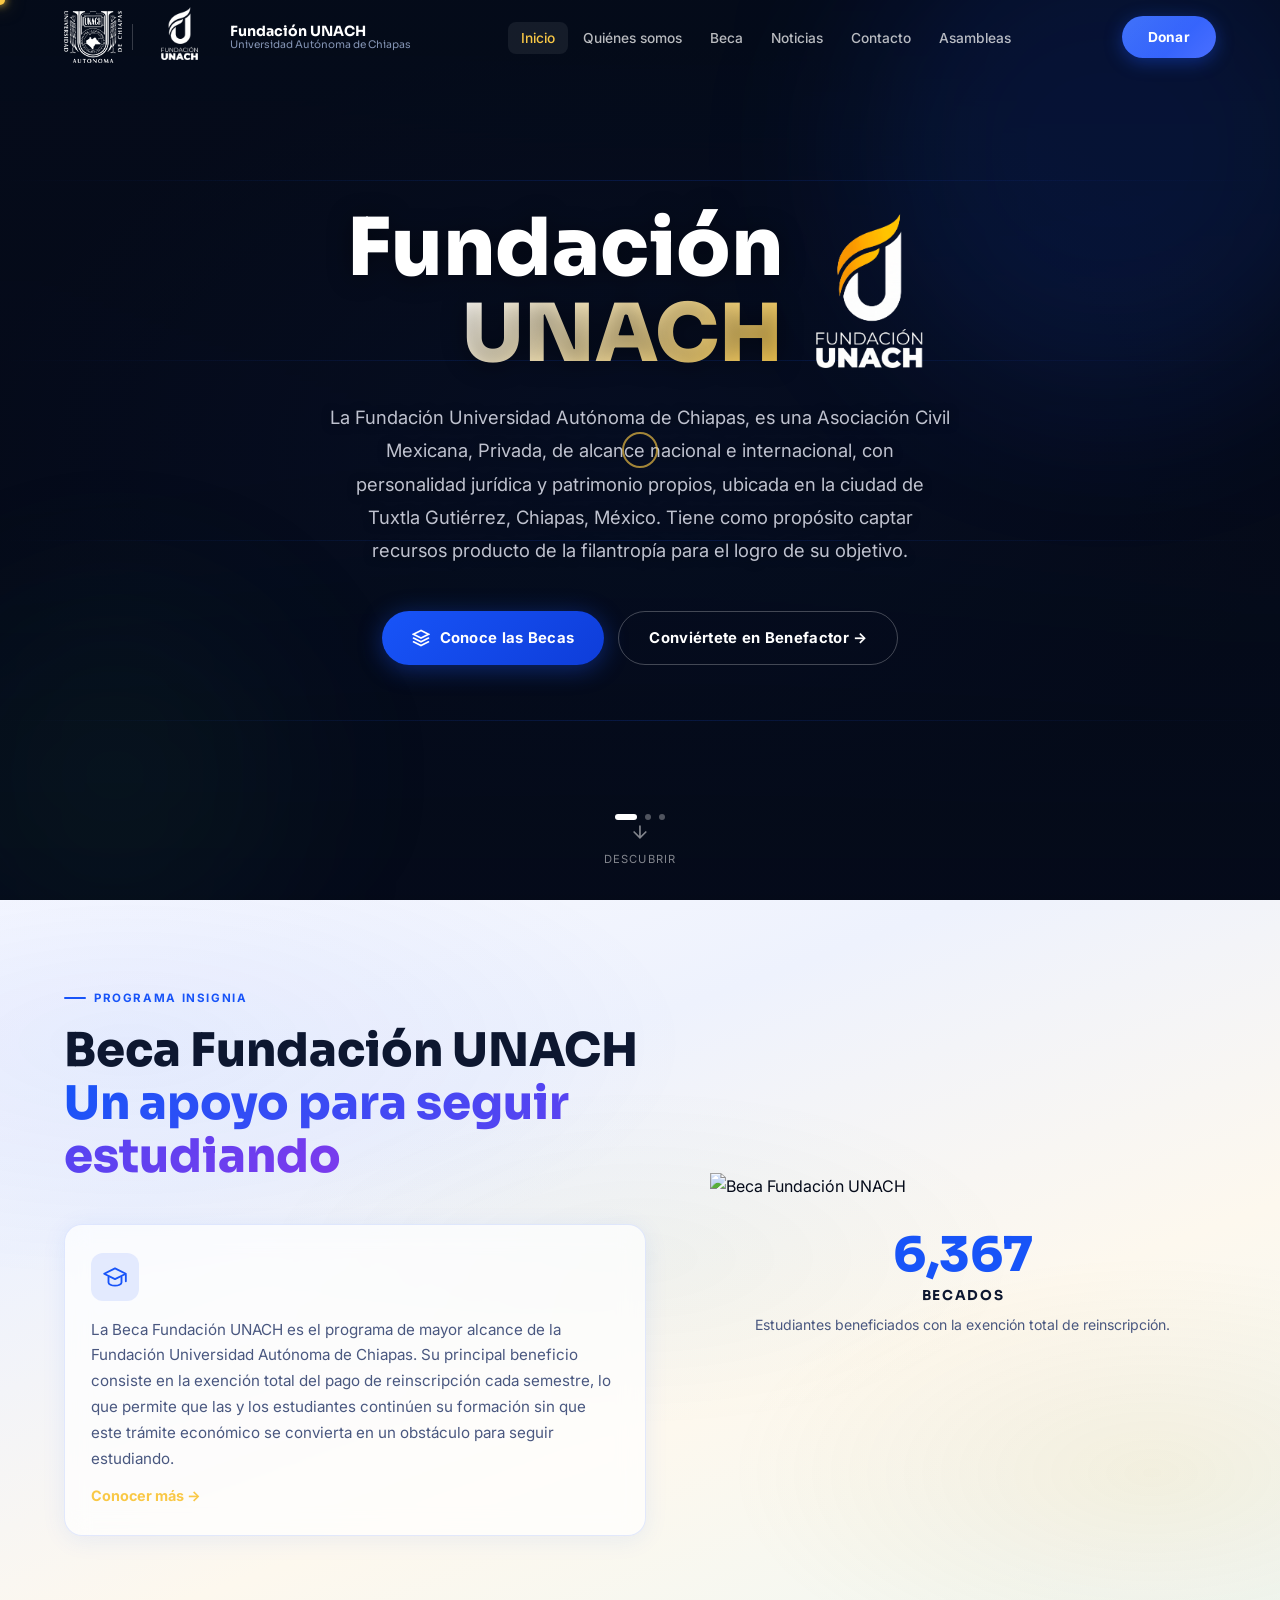
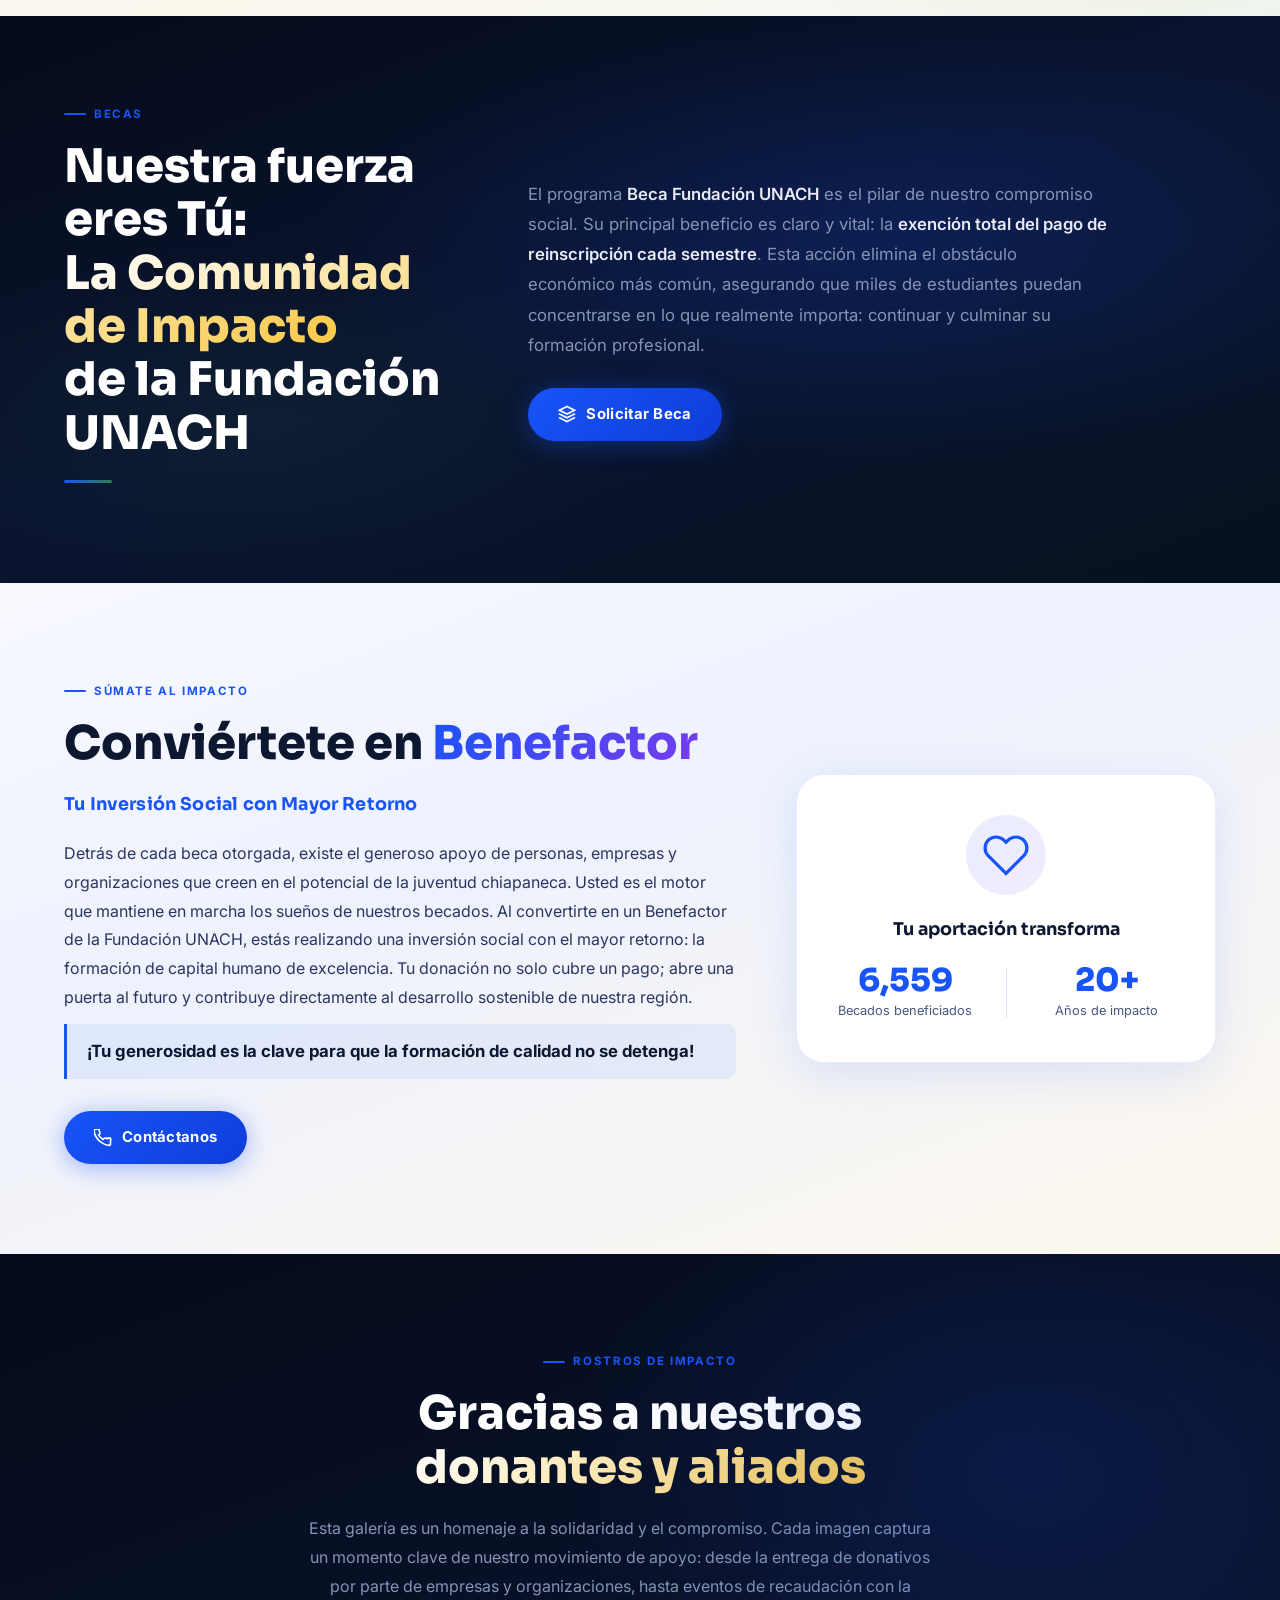
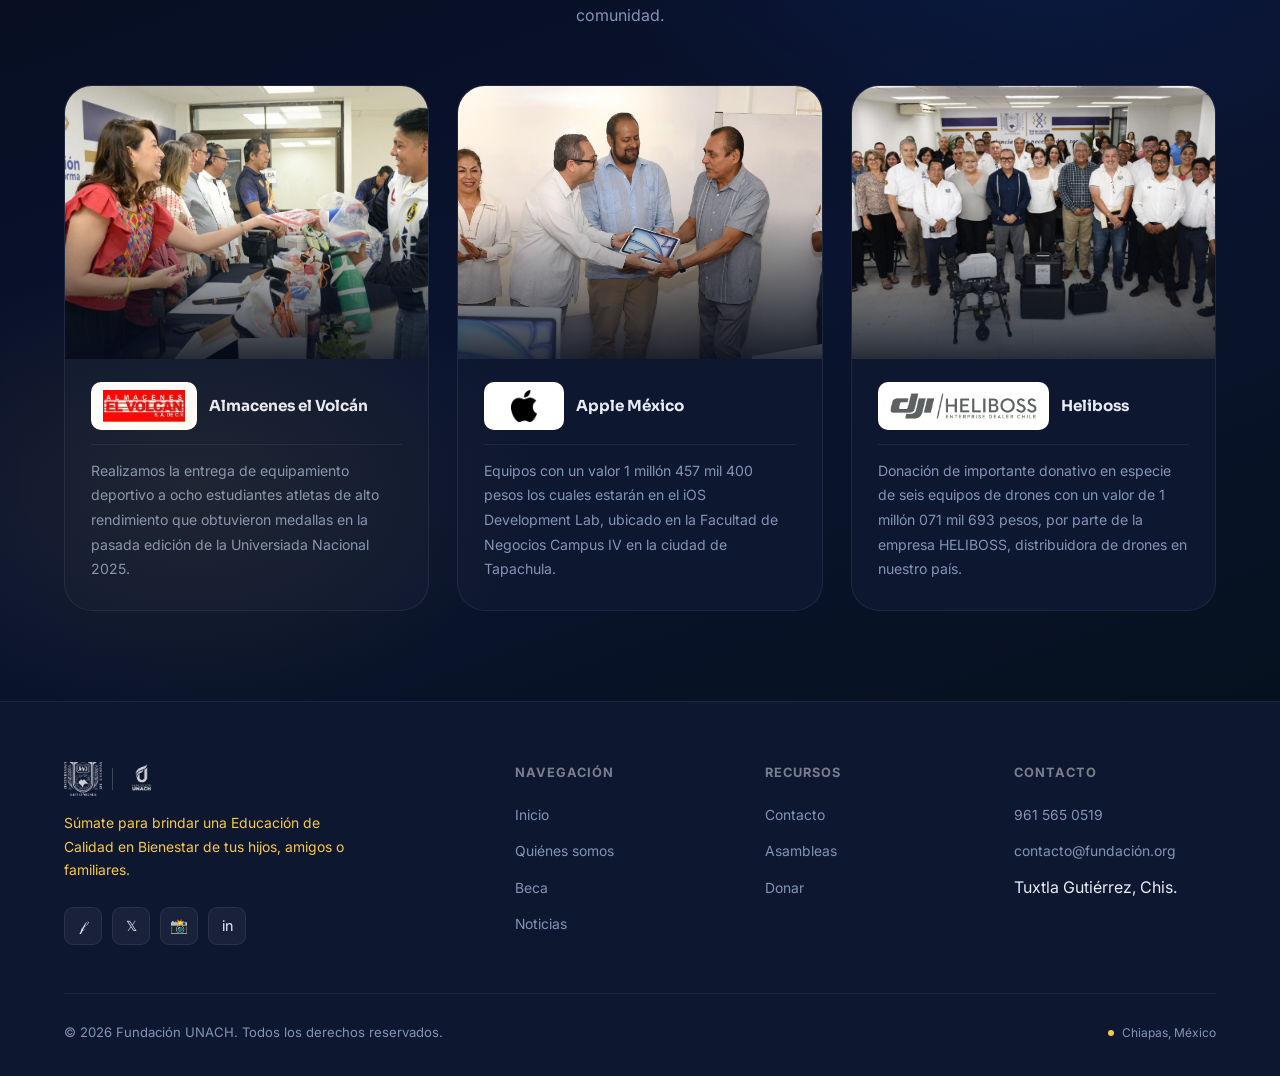
==== index.html @ 5b1c3ae3 "Initial commit - Fundación UNACH website" ====
<!DOCTYPE html>
<html lang="es">
<head>
  <meta charset="UTF-8" />
  <meta name="viewport" content="width=device-width, initial-scale=1.0" />
  <meta name="description" content="Fundación UNACH – Asociación Civil Mexicana que capta recursos para becas estudiantiles de la Universidad Autónoma de Chiapas." />
  <title>Inicio – Fundación UNACH</title>
  <link rel="preconnect" href="https://fonts.googleapis.com" />
  <link rel="preconnect" href="https://fonts.gstatic.com" crossorigin />
  <link href="https://fonts.googleapis.com/css2?family=Inter:wght@300;400;500;600;700;800;900&family=Sora:wght@300;400;600;700;800&display=swap" rel="stylesheet" />
  <link rel="stylesheet" href="styles.css" />
  <style>
    /* ── HERO ── */
    #hero {
      min-height: 100vh; display: flex; align-items: center; justify-content: center;
      position: relative; overflow: hidden; padding: calc(var(--nav-h) + 60px) 0 100px;
      text-align: center;
    }
    /* Photo slideshow */
    .hero-slides { position: absolute; inset: 0; z-index: 0; }
    .hero-slide {
      position: absolute; inset: 0;
      background-size: cover; background-position: center;
      opacity: 0; will-change: opacity, transform;
      animation: kbSlide 15s ease-in-out infinite;
    }
    .hero-slide:nth-child(1){ animation-delay: 0s; }
    .hero-slide:nth-child(2){ animation-delay: 5s; }
    .hero-slide:nth-child(3){ animation-delay: 10s; }
    @keyframes kbSlide {
      0%   { opacity: 1; transform: scale(1.1); }
      28%  { opacity: 1; transform: scale(1.0); }
      35%  { opacity: 0; transform: scale(1.0); }
      100% { opacity: 0; transform: scale(1.1); }
    }
    /* Dark overlay */
    .hero-overlay {
      position: absolute; inset: 0; z-index: 1;
      background:
        linear-gradient(to bottom, rgba(5,11,26,.82) 0%, rgba(5,11,26,.74) 50%, rgba(5,11,26,.93) 100%),
        radial-gradient(ellipse 80% 70% at 50% 50%, rgba(24,84,248,.15) 0%, transparent 65%);
    }
    .hero-mesh { position: absolute; inset: 0; z-index: 2; overflow: hidden; pointer-events: none; }
    .mesh-line {
      position: absolute; height: 1px; width: 100%;
      background: linear-gradient(90deg, transparent, rgba(24,84,248,.18), transparent);
      animation: meshMove 8s linear infinite;
    }
    .mesh-line:nth-child(1){top:20%;animation-delay:0s}
    .mesh-line:nth-child(2){top:40%;animation-delay:2.5s}
    .mesh-line:nth-child(3){top:60%;animation-delay:5s}
    .mesh-line:nth-child(4){top:80%;animation-delay:1.2s}
    @keyframes meshMove{0%{transform:translateX(-100%);opacity:0}20%{opacity:1}80%{opacity:1}100%{transform:translateX(100%);opacity:0}}
    .orb{position:absolute;border-radius:50%;filter:blur(80px);pointer-events:none;z-index:2;animation:orbFloat 12s ease-in-out infinite}
    .orb-1{width:500px;height:500px;background:rgba(24,84,248,.12);top:-100px;right:-80px}
    .orb-2{width:350px;height:350px;background:rgba(46,125,82,.07);bottom:-50px;left:-60px;animation-delay:4s}
    @keyframes orbFloat{0%,100%{transform:translateY(0) scale(1)}50%{transform:translateY(-30px) scale(1.05)}}
    /* Content – centered */
    .hero-content{
      position:relative;z-index:3;
      max-width:760px;margin:0 auto;
      display:flex;flex-direction:column;align-items:center;
    }
    .hero-title-row{
      display:flex;align-items:center;justify-content:center;gap:24px;
      margin-bottom:24px;
      animation:fadeSlideUp .9s var(--ease-out) .3s both;
    }
    .hero-title-row .hero-headline{margin-bottom:0;animation:none;text-align:right;}
    .hero-logo{
      height:160px;width:auto;object-fit:contain;
      flex-shrink:0;order:2;
      mix-blend-mode:screen;
    }
    .hero-badge{
      display:inline-flex;align-items:center;gap:8px;
      background:rgba(46,125,82,.14);border:1px solid rgba(46,125,82,.3);
      border-radius:99px;padding:6px 16px 6px 8px;font-size:.78rem;font-weight:600;color:var(--clr-accent-hi);
      margin-bottom:28px;-webkit-backdrop-filter:blur(8px);backdrop-filter:blur(8px);
      animation:fadeSlideDown .8s var(--ease-out) .2s both;
    }
    .hero-badge-dot{width:7px;height:7px;background:var(--clr-accent-hi);border-radius:50%;animation:badgePulse 2s ease-in-out infinite}
    @keyframes badgePulse{0%,100%{box-shadow:0 0 0 0 rgba(63,168,112,.5)}50%{box-shadow:0 0 0 6px rgba(63,168,112,0)}}
    @keyframes fadeSlideDown{from{opacity:0;transform:translateY(-16px)}to{opacity:1;transform:none}}
    @keyframes fadeSlideUp{from{opacity:0;transform:translateY(28px)}to{opacity:1;transform:none}}
    .hero-headline{
      font-family:var(--font-display);font-size:clamp(3rem,7vw,5rem);
      font-weight:800;line-height:1.08;color:#fff;margin-bottom:24px;text-align:center;
      animation:fadeSlideUp .9s var(--ease-out) .3s both;
      text-shadow: 0 2px 24px rgba(0,0,0,.45);
    }
    .hero-sub{
      font-size:clamp(1rem,2vw,1.15rem);color:rgba(232,234,246,.82);
      max-width:620px;line-height:1.8;margin-bottom:44px;text-align:center;
      animation:fadeSlideUp .9s var(--ease-out) .45s both;
      text-shadow: 0 1px 8px rgba(0,0,0,.5);
    }
    .hero-actions{display:flex;flex-wrap:wrap;gap:14px;margin-bottom:64px;justify-content:center;animation:fadeSlideUp .9s var(--ease-out) .6s both}
    .hero-stats{
      display:flex;flex-wrap:wrap;gap:2px;
      background:rgba(255,255,255,.06);border:1px solid var(--clr-border);
      border-radius:var(--radius-md);overflow:hidden;-webkit-backdrop-filter:blur(10px);backdrop-filter:blur(10px);
      animation:fadeSlideUp .9s var(--ease-out) .75s both;
    }
    .hero-stat{flex:1;min-width:150px;padding:22px 24px;border-right:1px solid var(--clr-border)}
    .hero-stat:last-child{border-right:none}
    .hero-stat-num{font-family:var(--font-display);font-size:2rem;font-weight:800;color:#fff}
    .hero-stat-label{font-size:.8rem;color:var(--clr-muted);margin-top:2px}
    .scroll-hint{
      position:absolute;bottom:32px;left:50%;transform:translateX(-50%);z-index:4;
      display:flex;flex-direction:column;align-items:center;gap:8px;
      font-size:.7rem;letter-spacing:.1em;text-transform:uppercase;color:rgba(255,255,255,.5);
      animation:scrollBounce 2s ease-in-out infinite;
    }
    .scroll-hint svg{width:20px}
    @keyframes scrollBounce{0%,100%{transform:translateX(-50%) translateY(0)}50%{transform:translateX(-50%) translateY(8px)}}
    /* Slide indicators */
    .hero-dots{position:absolute;bottom:80px;left:50%;transform:translateX(-50%);z-index:4;display:flex;gap:8px}
    .hero-dot{width:6px;height:6px;border-radius:50%;background:rgba(255,255,255,.3);transition:all .4s}
    .hero-dot.active{width:22px;border-radius:99px;background:#fff}
    @media(max-width:768px){
      .hero-stats{display:grid;grid-template-columns:1fr 1fr}
      .hero-stat{border-right:none;border-bottom:1px solid var(--clr-border)}
      .hero-stat:nth-child(odd){border-right:1px solid var(--clr-border)}
      .hero-stat:nth-last-child(-n+2){border-bottom:none}
      .hero-headline{font-size:clamp(2.4rem,8vw,3.2rem)}
    }

    /* Quick links */
    .quick-links-section{
      padding:80px 0;
      background:
        radial-gradient(ellipse 80% 60% at 10% 20%, rgba(24,84,248,.07) 0%, transparent 55%),
        radial-gradient(ellipse 60% 55% at 90% 80%, rgba(201,151,42,.09) 0%, transparent 55%),
        radial-gradient(ellipse 50% 40% at 50% 50%, rgba(46,125,82,.04) 0%, transparent 60%),
        linear-gradient(160deg, #f8f9ff 0%, #eef2fd 30%, #fdf8ee 65%, #f0f7f3 100%);
      color: var(--clr-bg);
    }
    .quick-links-section .section-tag { color: var(--clr-primary); }
    .quick-links-section .section-tag::before { background: var(--clr-primary); }
    .quick-links-section .section-title { color: #0d1730; }
    .quick-links-section .grad-text-blue {
      background: linear-gradient(135deg, var(--clr-primary) 0%, #7c3aed 100%);
      -webkit-background-clip: text; background-clip: text; -webkit-text-fill-color: transparent;
    }
    .quick-links-section .quick-link-card{
      background: rgba(255,255,255,.7);
      border-color: rgba(24,84,248,.12);
      -webkit-backdrop-filter: blur(12px); backdrop-filter: blur(12px);
      box-shadow: 0 4px 24px rgba(24,84,248,.08);
    }
    .quick-links-section .quick-link-card:hover{
      background: rgba(255,255,255,.95);
      border-color: rgba(24,84,248,.28);
      box-shadow: 0 8px 40px rgba(24,84,248,.14);
    }
    .quick-links-section .ql-title { color: #0d1730; }
    .quick-links-section .ql-desc  { color: #4a5880; }
    .quick-links-grid{display:grid;grid-template-columns:repeat(auto-fit,minmax(256px,1fr));gap:20px;margin-top:48px}
    .quick-link-card{
      display:flex;flex-direction:column;gap:12px;
      padding:28px 26px;border-radius:var(--radius-md);
      background:rgba(255,255,255,.03);border:1px solid var(--clr-border);
      transition:transform .3s var(--ease-out),border-color .3s,background .3s;
      text-decoration:none;color:inherit;
    }
    .quick-link-card:hover{transform:translateY(-6px);border-color:rgba(24,84,248,.3);background:rgba(255,255,255,.06)}
    .ql-icon{width:48px;height:48px;display:flex;align-items:center;justify-content:center;background:rgba(24,84,248,.1);border-radius:12px;margin-bottom:4px;}
    .ql-icon svg{width:26px;height:26px;stroke:var(--clr-primary);stroke-width:1.7;fill:none;stroke-linecap:round;stroke-linejoin:round;}
    .ql-title{font-family:var(--font-display);font-weight:700;font-size:1.05rem;color:#fff}
    .ql-desc{font-size:.85rem;color:var(--clr-muted);line-height:1.55}
    .ql-arrow{margin-top:auto;font-size:.9rem;color:var(--clr-gold);font-weight:700}
    .beca-layout{display:grid;grid-template-columns:1.15fr 1fr;gap:64px;align-items:center}
    .beca-highlight-grid{display:grid;grid-template-columns:1fr;gap:20px;margin-top:40px;align-items:stretch}
    .beca-stat-card{align-items:center;justify-content:center;text-align:center}
    .beca-stat-num{font-family:var(--font-display);font-size:3.5rem;font-weight:800;color:var(--clr-primary);line-height:1;margin-bottom:8px}
    .beca-desc-text{font-size:.95rem;line-height:1.7}
    /* Beca image — slide in from right */
    .beca-img-col{display:flex;flex-direction:column;gap:24px}
    .beca-img-wrap{transform:translateX(80px);opacity:0;transition:transform .95s var(--ease-out),opacity .95s var(--ease-out);will-change:transform,opacity}
    .beca-img-wrap.slide-in{transform:translateX(0);opacity:1}
    .beca-img-wrap img{width:100%;height:auto;display:block}
    .beca-stat-below{text-align:center;padding:8px 0}
    .beca-stat-below .beca-stat-num{font-family:var(--font-display);font-size:3rem;font-weight:800;color:var(--clr-primary);line-height:1;margin-bottom:6px}
    .beca-stat-below .ql-title{font-family:var(--font-display);font-size:.85rem;font-weight:700;letter-spacing:.12em;color:#0d1730;margin-bottom:6px}
    .beca-stat-below .ql-desc{font-size:.88rem;color:#4a5880;line-height:1.55}
    @media(max-width:900px){.beca-layout{grid-template-columns:1fr;gap:36px}.beca-img-wrap{transform:translateY(40px)}.beca-img-wrap.slide-in{transform:translateY(0)}.beca-stat-below{text-align:left}}
    .becas-section{padding:80px 0;background:linear-gradient(160deg,#050b1a 0%,#0a1430 50%,#06111f 100%);position:relative;overflow:hidden}
    .becas-section::before{content:'';position:absolute;inset:0;background:radial-gradient(ellipse 70% 60% at 70% 40%,rgba(24,84,248,.18) 0%,transparent 65%),radial-gradient(ellipse 50% 50% at 20% 70%,rgba(46,125,82,.10) 0%,transparent 60%);pointer-events:none}
    .becas-inner{display:grid;grid-template-columns:1fr 1.7fr;gap:60px;align-items:center;position:relative}
    .becas-body{font-size:1.05rem;color:var(--clr-muted);line-height:1.8;margin-top:20px;max-width:580px}
    .becas-body strong{color:var(--clr-text);font-weight:600}
    .becas-divider{width:48px;height:3px;background:linear-gradient(90deg,var(--clr-primary),var(--clr-accent));border-radius:99px;margin:20px 0}
    @media(max-width:768px){.becas-inner{grid-template-columns:1fr;gap:32px}}
    @media(max-width:768px){.hero-stat{min-width:130px;padding:16px 14px}}
    /* Benefactores CTA */
    .benefactores-cta-section{padding:90px 0;background:linear-gradient(160deg,#f8f9ff 0%,#eef2fd 40%,#fdf8ee 100%);position:relative;overflow:hidden;color:var(--clr-bg)}
    .benefactores-cta-section .section-tag{color:var(--clr-primary)}
    .benefactores-cta-section .section-tag::before{background:var(--clr-primary)}
    .benefactores-cta-section .section-title{color:#0d1730}
    .benefactores-cta-section .grad-text{background:linear-gradient(135deg,var(--clr-primary) 0%,#7c3aed 100%);-webkit-background-clip:text;background-clip:text;-webkit-text-fill-color:transparent}
    .benefactores-cta-inner{display:grid;grid-template-columns:1.6fr 1fr;gap:60px;align-items:center}
    .benefactores-cta-subtitle{font-family:var(--font-display);font-size:1.1rem;font-weight:700;color:var(--clr-primary);margin:8px 0 20px;letter-spacing:.01em}
    .benefactores-cta-body{font-size:1rem;line-height:1.8;color:#2a3660;margin-bottom:12px}
    .benefactores-cta-highlight{font-weight:700;color:#0d1730;font-size:1.05rem;padding:14px 20px;background:rgba(24,84,248,.07);border-left:3px solid var(--clr-primary);border-radius:0 var(--radius-sm) var(--radius-sm) 0}
    .benefactores-cta-card{background:#fff;border-radius:var(--radius-lg);padding:40px 32px;box-shadow:0 12px 48px rgba(24,84,248,.12);border:1px solid rgba(24,84,248,.1);display:flex;flex-direction:column;align-items:center;gap:20px;text-align:center}
    .bct-icon{width:80px;height:80px;background:linear-gradient(135deg,rgba(24,84,248,.1),rgba(124,58,237,.1));border-radius:50%;display:flex;align-items:center;justify-content:center;color:var(--clr-primary)}
    .bct-label{font-family:var(--font-display);font-weight:700;font-size:1.1rem;color:#0d1730}
    .bct-stats{display:flex;gap:24px;align-items:center;width:100%}
    .bct-stat{display:flex;flex-direction:column;align-items:center;flex:1}
    .bct-num{font-family:var(--font-display);font-size:2rem;font-weight:800;color:var(--clr-primary);line-height:1}
    .bct-desc{font-size:.8rem;color:#4a5880;margin-top:4px;text-align:center}
    .bct-sep{width:1px;height:50px;background:rgba(24,84,248,.15)}
    @media(max-width:768px){.benefactores-cta-inner{grid-template-columns:1fr;gap:36px}}
    /* Rostros de Impacto */
    .rostros-section{padding:90px 0;background:linear-gradient(160deg,#050b1a 0%,#0a1430 60%,#06111f 100%);position:relative;overflow:hidden}
    .rostros-section::before{content:'';position:absolute;inset:0;background:radial-gradient(ellipse 60% 50% at 80% 20%,rgba(24,84,248,.14) 0%,transparent 60%),radial-gradient(ellipse 50% 40% at 15% 80%,rgba(249,200,70,.08) 0%,transparent 55%);pointer-events:none}
    .rostros-header{text-align:center;max-width:680px;margin:0 auto 56px}
    .rostros-header .section-lead{font-size:1rem;line-height:1.8;color:var(--clr-muted);margin-top:16px}
    .rostros-grid{display:grid;grid-template-columns:repeat(3,1fr);gap:28px}
    .rostro-card{background:var(--clr-surface);border:1px solid var(--clr-border);border-radius:var(--radius-lg);overflow:hidden;display:flex;flex-direction:column;transition:box-shadow .4s var(--ease-out),border-color .4s var(--ease-out)}
    .rostro-card:hover{box-shadow:0 20px 56px rgba(24,84,248,.28);border-color:rgba(24,84,248,.35)}
    .rostro-img-wrap{position:relative;overflow:hidden;aspect-ratio:4/3;margin-bottom:-1px;cursor:pointer}
    .rostro-img-wrap img{width:100%;height:100%;object-fit:cover;transition:transform .6s var(--ease-out)}
    .rostro-card:hover .rostro-img-wrap img{transform:scale(1.06)}
    .rostro-img-overlay{position:absolute;inset:0;background:linear-gradient(to top,rgba(5,11,26,.85) 0%,transparent 55%);pointer-events:none;transition:background .4s var(--ease-out)}
    .rostro-img-hint{position:absolute;inset:0;display:flex;flex-direction:column;align-items:center;justify-content:center;gap:8px;opacity:0;transition:opacity .35s var(--ease-out);pointer-events:none}
    .rostro-img-hint svg{width:36px;height:36px;stroke:#fff;filter:drop-shadow(0 2px 8px rgba(0,0,0,.5))}
    .rostro-img-hint span{font-family:var(--font-display);font-size:.78rem;font-weight:700;letter-spacing:.1em;text-transform:uppercase;color:#fff;text-shadow:0 2px 8px rgba(0,0,0,.6)}
    .rostro-img-wrap:hover .rostro-img-overlay{background:linear-gradient(to top,rgba(5,11,26,.92) 0%,rgba(5,11,26,.55) 100%)}
    .rostro-img-wrap:hover .rostro-img-hint{opacity:1}
    /* Modal */
    #img-modal{position:fixed;inset:0;z-index:9999;display:flex;align-items:center;justify-content:center;padding:20px;opacity:0;visibility:hidden;transition:opacity .4s var(--ease-out),visibility .4s}
    #img-modal.open{opacity:1;visibility:visible}
    .img-modal-backdrop{position:absolute;inset:0;background:rgba(5,11,26,.92);backdrop-filter:blur(12px)}
    .img-modal-content{position:relative;max-width:90vw;max-height:88vh;transform:scale(.88) translateY(24px);transition:transform .45s var(--ease-out);z-index:1}
    #img-modal.open .img-modal-content{transform:scale(1) translateY(0)}
    .img-modal-content img{max-width:100%;max-height:88vh;object-fit:contain;border-radius:var(--radius-md);box-shadow:0 32px 80px rgba(0,0,0,.7)}
    .img-modal-close{position:absolute;top:-16px;right:-16px;width:40px;height:40px;background:var(--clr-surface2);border:1px solid var(--clr-border);border-radius:50%;display:flex;align-items:center;justify-content:center;cursor:pointer;color:var(--clr-text);transition:background .2s,transform .2s}
    .img-modal-close:hover{background:rgba(24,84,248,.3);transform:scale(1.1)}
    .rostro-body{padding:24px 26px 28px;display:flex;flex-direction:column;gap:14px;flex:1}
    .rostro-brand{display:flex;align-items:center;gap:12px}
    .rostro-logo-wrap{background:#fff;border-radius:var(--radius-sm);padding:6px 12px;display:flex;align-items:center;justify-content:center;height:48px;min-width:80px}
    .rostro-logo{height:32px;width:auto;object-fit:contain}
    .rostro-company{font-family:var(--font-display);font-weight:700;font-size:.95rem;color:var(--clr-text)}
    .rostro-divider{width:100%;height:1px;background:var(--clr-border)}
    .rostro-desc{font-size:.88rem;line-height:1.75;color:var(--clr-muted);flex:1}
    @media(max-width:900px){.rostros-grid{grid-template-columns:1fr 1fr}}
    @media(max-width:580px){.rostros-grid{grid-template-columns:1fr}}
  </style>
</head>
<body>
  <div id="cursor-dot"></div>
  <div id="cursor-ring"></div>


  <!-- NAVBAR -->
  <nav id="navbar">
    <div class="container">
      <div class="nav-inner">
        <a href="index.html" class="nav-brand">
          <div class="nav-brand-logos">
            <img src="img/UNACH.png" alt="UNACH" />
            <div class="nav-brand-sep"></div>
            <img src="img/logofun.png" alt="Fundación UNACH" />
          </div>
          <div class="nav-name">Fundación UNACH <span>Universidad Autónoma de Chiapas</span></div>
        </a>
        <ul class="nav-links">
          <li><a href="index.html" class="active">Inicio</a></li>
          <li><a href="quienes-somos.html">Quiénes somos</a></li>
          <li><a href="beca.html">Beca</a></li>
          <li><a href="#">Noticias</a></li>
          <li><a href="contacto.html">Contacto</a></li>
          <li><a href="asambleas.html">Asambleas</a></li>
        </ul>
        <div class="nav-actions">
          <a href="donar.html" class="nav-cta-donar">Donar</a>
        </div>
        <button class="hamburger" id="hamburger" aria-label="Abrir menú" aria-expanded="false">
          <span></span><span></span><span></span>
        </button>
      </div>
    </div>
  </nav>

  <!-- Mobile nav -->
  <div class="nav-mobile" id="navMobile" role="dialog" aria-modal="true">
    <button class="nav-mobile-close" id="navClose" aria-label="Cerrar menú">✕</button>
    <a href="index.html"           onclick="closeMob()">Inicio</a>
    <a href="quienes-somos.html"   onclick="closeMob()">Quiénes somos</a>
    <a href="beca.html"            onclick="closeMob()">Beca</a>
    <a href="#"         onclick="closeMob()">Noticias</a>
    <a href="contacto.html"        onclick="closeMob()">Contacto</a>
    <a href="asambleas.html"       onclick="closeMob()">Asambleas</a>
    <a href="donar.html" class="nav-mobile-donar" onclick="closeMob()">Donar</a>
  </div>

  <!-- HERO -->
  <section id="hero">
    <!-- Photo slideshow -->
    <div class="hero-slides">
      <div class="hero-slide" style="background-image:url('img/1f.jpg')"></div>
      <div class="hero-slide" style="background-image:url('img/2f.jpg')"></div>
      <div class="hero-slide" style="background-image:url('img/3f.jpg')"></div>
    </div>
    <div class="hero-overlay"></div>
    <div class="hero-mesh">
      <div class="mesh-line"></div><div class="mesh-line"></div>
      <div class="mesh-line"></div><div class="mesh-line"></div>
    </div>
    <div class="orb orb-1"></div>
    <div class="orb orb-2"></div>
    <div class="container">
      <div class="hero-content">
        <div class="hero-title-row">
          <img src="img/logofcon.png" class="hero-logo" alt="Fundación UNACH" />
          <h1 class="hero-headline">
            Fundación<br /><span class="grad-text">UNACH</span>
          </h1>
        </div>
        <p class="hero-sub">
          La Fundación Universidad Autónoma de Chiapas, es una Asociación Civil Mexicana, Privada, de alcance nacional e internacional, con personalidad jurídica y patrimonio propios, ubicada en la ciudad de Tuxtla Gutiérrez, Chiapas, México. Tiene como propósito captar recursos producto de la filantropía para el logro de su objetivo.
        </p>
        <div class="hero-actions">
          <a href="beca.html" class="btn btn-primary">
            <svg width="18" height="18" fill="none" stroke="currentColor" stroke-width="2.2" stroke-linecap="round" viewBox="0 0 24 24"><path d="M12 2L2 7l10 5 10-5-10-5z"/><path d="M2 17l10 5 10-5"/><path d="M2 12l10 5 10-5"/></svg>
            Conoce las Becas
          </a>
          <a href="benefactores.html" class="btn btn-outline">Conviértete en Benefactor →</a>
        </div>
        </div>
    </div>
    <!-- Slide indicators -->
    <div class="hero-dots" aria-hidden="true">
      <span class="hero-dot active" data-i="0"></span>
      <span class="hero-dot" data-i="1"></span>
      <span class="hero-dot" data-i="2"></span>
    </div>
    <div class="scroll-hint" aria-hidden="true">
      <svg viewBox="0 0 24 24" fill="none" stroke="currentColor" stroke-width="2" stroke-linecap="round"><path d="M12 5v14M5 12l7 7 7-7"/></svg>
      Descubrir
    </div>
  </section>

  <!-- BECA HIGHLIGHT -->
  <section class="quick-links-section">
    <div class="container">
      <div class="beca-layout">
        <div class="beca-content">
          <span class="section-tag reveal">Programa Insignia</span>
          <h2 class="section-title reveal reveal-delay-1">
            Beca Fundación UNACH<br /><span class="grad-text-blue">Un apoyo para seguir estudiando</span>
          </h2>
          <div class="beca-highlight-grid">
            <div class="quick-link-card reveal reveal-delay-2">
              <div class="ql-icon"><svg viewBox="0 0 24 24"><path d="M22 10v6M6 12v5c0 1.657 2.686 3 6 3s6-1.343 6-3v-5"/><path d="M2 9l10-5 10 5-10 5-10-5z"/></svg></div>
              <p class="ql-desc beca-desc-text">La Beca Fundación UNACH es el programa de mayor alcance de la Fundación Universidad Autónoma de Chiapas. Su principal beneficio consiste en la exención total del pago de reinscripción cada semestre, lo que permite que las y los estudiantes continúen su formación sin que este trámite económico se convierta en un obstáculo para seguir estudiando.</p>
              <div class="ql-arrow"><a href="beca.html" style="color:inherit;text-decoration:none">Conocer más →</a></div>
            </div>
          </div>
        </div>
        <div class="beca-img-col">
          <div class="beca-img-wrap" id="becaImgWrap">
            <img src="img/mv.png" alt="Beca Fundación UNACH" />
          </div>
          <div class="beca-stat-below reveal reveal-delay-3">
            <div class="beca-stat-num">6,559</div>
            <div class="ql-title">BECADOS</div>
            <div class="ql-desc">Estudiantes beneficiados con la exención total de reinscripción.</div>
          </div>
        </div>
      </div>
    </div>
  </section>

  <!-- BECAS COMMUNITY -->
  <section class="becas-section">
    <div class="container">
      <div class="becas-inner">
        <div>
          <span class="section-tag reveal">Becas</span>
          <h2 class="section-title reveal reveal-delay-1">
            Nuestra fuerza eres Tú:<br /><span class="grad-text-blue">La Comunidad de Impacto</span><br />de la Fundación UNACH
          </h2>
          <div class="becas-divider reveal reveal-delay-2"></div>
        </div>
        <div class="reveal reveal-delay-2">
          <p class="becas-body">
            El programa <strong>Beca Fundación UNACH</strong> es el pilar de nuestro compromiso social. Su principal beneficio es claro y vital: la <strong>exención total del pago de reinscripción cada semestre</strong>. Esta acción elimina el obstáculo económico más común, asegurando que miles de estudiantes puedan concentrarse en lo que realmente importa: continuar y culminar su formación profesional.
          </p>
          <a href="beca.html" class="btn btn-primary" style="margin-top:28px;display:inline-flex">
            <svg width="18" height="18" fill="none" stroke="currentColor" stroke-width="2.2" stroke-linecap="round" viewBox="0 0 24 24"><path d="M12 2L2 7l10 5 10-5-10-5z"/><path d="M2 17l10 5 10-5"/><path d="M2 12l10 5 10-5"/></svg>
            Solicitar Beca
          </a>
        </div>
      </div>
    </div>
  </section>

  <!-- BENEFACTORES SECTION -->
  <section class="benefactores-cta-section">
    <div class="benefactores-cta-bg"></div>
    <div class="container">
      <div class="benefactores-cta-inner">
        <div class="benefactores-cta-text reveal">
          <span class="section-tag">Súmate al Impacto</span>
          <h2 class="section-title">
            Conviértete en <span class="grad-text">Benefactor</span>
          </h2>
          <p class="benefactores-cta-subtitle">Tu Inversión Social con Mayor Retorno</p>
          <p class="benefactores-cta-body">
            Detrás de cada beca otorgada, existe el generoso apoyo de personas, empresas y organizaciones que creen en el potencial de la juventud chiapaneca. Usted es el motor que mantiene en marcha los sueños de nuestros becados. Al convertirte en un Benefactor de la Fundación UNACH, estás realizando una inversión social con el mayor retorno: la formación de capital humano de excelencia. Tu donación no solo cubre un pago; abre una puerta al futuro y contribuye directamente al desarrollo sostenible de nuestra región.
          </p>
          <p class="benefactores-cta-highlight">¡Tu generosidad es la clave para que la formación de calidad no se detenga!</p>
          <a href="contacto.html" class="btn btn-primary" style="margin-top:32px;display:inline-flex">
            <svg width="18" height="18" fill="none" stroke="currentColor" stroke-width="2.2" stroke-linecap="round" viewBox="0 0 24 24"><path d="M22 16.92v3a2 2 0 01-2.18 2 19.79 19.79 0 01-8.63-3.07A19.5 19.5 0 013.07 11 19.79 19.79 0 01.1 2.38 2 2 0 012.08.18h3a2 2 0 012 1.72c.127.96.361 1.903.7 2.81a2 2 0 01-.45 2.11L6.09 7.91a16 16 0 006 6l1.27-1.27a2 2 0 012.11-.45c.907.339 1.85.573 2.81.7A2 2 0 0122 14.92z"/></svg>
            Contáctanos
          </a>
        </div>
        <div class="benefactores-cta-card reveal reveal-delay-1">
          <div class="bct-icon">
            <svg width="48" height="48" fill="none" stroke="currentColor" stroke-width="1.6" stroke-linecap="round" viewBox="0 0 24 24"><path d="M20.84 4.61a5.5 5.5 0 00-7.78 0L12 5.67l-1.06-1.06a5.5 5.5 0 00-7.78 7.78l1.06 1.06L12 21.23l7.78-7.78 1.06-1.06a5.5 5.5 0 000-7.78z"/></svg>
          </div>
          <p class="bct-label">Tu aportación transforma</p>
          <div class="bct-stats">
            <div class="bct-stat"><span class="bct-num">6,559</span><span class="bct-desc">Becados beneficiados</span></div>
            <div class="bct-sep"></div>
            <div class="bct-stat"><span class="bct-num">20+</span><span class="bct-desc">Años de impacto</span></div>
          </div>
        </div>
      </div>
    </div>
  </section>

  <!-- ROSTROS DE IMPACTO -->
  <section class="rostros-section">
    <div class="container">
      <div class="rostros-header reveal">
        <span class="section-tag">Rostros de Impacto</span>
        <h2 class="section-title">Gracias a nuestros <span class="grad-text">donantes y aliados</span></h2>
        <p class="section-lead">Esta galería es un homenaje a la solidaridad y el compromiso. Cada imagen captura un momento clave de nuestro movimiento de apoyo: desde la entrega de donativos por parte de empresas y organizaciones, hasta eventos de recaudación con la comunidad.</p>
      </div>
      <div class="rostros-grid">
        <div class="rostro-card reveal reveal-delay-1">
          <div class="rostro-img-wrap" data-img="img/fot1.jpg">
            <img src="img/fot1.jpg" alt="Almacenes el Volcán" />
            <div class="rostro-img-overlay"></div>
            <div class="rostro-img-hint"><svg fill="none" stroke-width="1.8" stroke-linecap="round" stroke-linejoin="round" viewBox="0 0 24 24"><circle cx="11" cy="11" r="8"/><path d="m21 21-4.35-4.35"/><path d="M11 8v6M8 11h6"/></svg><span>Clic para ver imagen</span></div>
          </div>
          <div class="rostro-body">
            <div class="rostro-brand">
              <div class="rostro-logo-wrap"><img src="img/volcan.png" alt="Volcán" class="rostro-logo" /></div>
              <span class="rostro-company">Almacenes el Volcán</span>
            </div>
            <div class="rostro-divider"></div>
            <p class="rostro-desc">Realizamos la entrega de equipamiento deportivo a ocho estudiantes atletas de alto rendimiento que obtuvieron medallas en la pasada edición de la Universiada Nacional 2025.</p>
          </div>
        </div>
        <div class="rostro-card reveal reveal-delay-2">
          <div class="rostro-img-wrap" data-img="img/fot2.jpg">
            <img src="img/fot2.jpg" alt="Apple México" />
            <div class="rostro-img-overlay"></div>
            <div class="rostro-img-hint"><svg fill="none" stroke-width="1.8" stroke-linecap="round" stroke-linejoin="round" viewBox="0 0 24 24"><circle cx="11" cy="11" r="8"/><path d="m21 21-4.35-4.35"/><path d="M11 8v6M8 11h6"/></svg><span>Clic para ver imagen</span></div>
          </div>
          <div class="rostro-body">
            <div class="rostro-brand">
              <div class="rostro-logo-wrap"><img src="img/apple.png" alt="Apple" class="rostro-logo" /></div>
              <span class="rostro-company">Apple México</span>
            </div>
            <div class="rostro-divider"></div>
            <p class="rostro-desc">Equipos con un valor 1 millón 457 mil 400 pesos los cuales estarán en el iOS Development Lab, ubicado en la Facultad de Negocios Campus IV en la ciudad de Tapachula.</p>
          </div>
        </div>
        <div class="rostro-card reveal reveal-delay-3">
          <div class="rostro-img-wrap" data-img="img/fot3.png">
            <img src="img/fot3.png" alt="Heliboss" />
            <div class="rostro-img-overlay"></div>
            <div class="rostro-img-hint"><svg fill="none" stroke-width="1.8" stroke-linecap="round" stroke-linejoin="round" viewBox="0 0 24 24"><circle cx="11" cy="11" r="8"/><path d="m21 21-4.35-4.35"/><path d="M11 8v6M8 11h6"/></svg><span>Clic para ver imagen</span></div>
          </div>
          <div class="rostro-body">
            <div class="rostro-brand">
              <div class="rostro-logo-wrap"><img src="img/heli.png" alt="Heliboss" class="rostro-logo" /></div>
              <span class="rostro-company">Heliboss</span>
            </div>
            <div class="rostro-divider"></div>
            <p class="rostro-desc">Donación de importante donativo en especie de seis equipos de drones con un valor de 1 millón 071 mil 693 pesos, por parte de la empresa HELIBOSS, distribuidora de drones en nuestro país.</p>
          </div>
        </div>
      </div>
    </div>
  </section>

  <!-- IMAGE MODAL -->
  <div id="img-modal">
    <div class="img-modal-backdrop" id="modal-backdrop"></div>
    <div class="img-modal-content">
      <button class="img-modal-close" id="modal-close" aria-label="Cerrar">
        <svg width="18" height="18" fill="none" stroke="currentColor" stroke-width="2.2" stroke-linecap="round" viewBox="0 0 24 24"><path d="M18 6 6 18M6 6l12 12"/></svg>
      </button>
      <img id="modal-img" src="" alt="" />
    </div>
  </div>

  <!-- FOOTER -->
  <footer>
    <div class="container">
      <div class="footer-grid">
        <div class="footer-brand">
          <div class="footer-brand-logos">
            <img src="img/UNACH.png" alt="UNACH" /><div class="nav-brand-sep"></div><img src="img/logofun.png" alt="Fundación UNACH" />
          </div>
          <p style="color:var(--clr-gold)">Súmate para brindar una Educación de Calidad en Bienestar de tus hijos, amigos o familiares.</p>
          <div class="footer-socials">
            <a href="#" class="social-btn" aria-label="Facebook">𝒻</a>
            <a href="#" class="social-btn" aria-label="X">𝕏</a>
            <a href="#" class="social-btn" aria-label="Instagram">📸</a>
            <a href="#" class="social-btn" aria-label="LinkedIn">in</a>
          </div>
        </div>
        <div class="footer-col">
          <h5>Navegación</h5>
          <ul>
            <li><a href="index.html">Inicio</a></li>
            <li><a href="quienes-somos.html">Quiénes somos</a></li>
            <li><a href="beca.html">Beca</a></li>
            <li><a href="#">Noticias</a></li>
          </ul>
        </div>
        <div class="footer-col">
          <h5>Recursos</h5>
          <ul>
            <li><a href="contacto.html">Contacto</a></li>
            <li><a href="asambleas.html">Asambleas</a></li>
            <li><a href="contacto.html">Donar</a></li>
          </ul>
        </div>
        <div class="footer-col">
          <h5>Contacto</h5>
          <ul>
            <li><a href="tel:9615650519">961 565 0519</a></li>
            <li><a href="mailto:contacto@fundación.org">contacto@fundación.org</a></li>
            <li><span>Tuxtla Gutiérrez, Chis.</span></li>
          </ul>
        </div>
      </div>
      <div class="footer-bottom">
        <p class="footer-copy">© 2026 Fundación UNACH. Todos los derechos reservados.</p>
        <div class="footer-badge"><span class="footer-badge-dot"></span>Chiapas, México</div>
      </div>
    </div>
  </footer>

  <button id="btt" aria-label="Volver arriba">
    <svg viewBox="0 0 24 24"><path d="M12 19V5M5 12l7-7 7 7"/></svg>
  </button>

  <script>
    /* Loader removed */
    /* Navbar */
    const navbar = document.getElementById('navbar');
    const btt    = document.getElementById('btt');
    window.addEventListener('scroll', () => {
      navbar.classList.toggle('scrolled', window.scrollY > 40);
      btt.classList.toggle('show', window.scrollY > 400);
    }, { passive: true });
    btt.addEventListener('click', () => window.scrollTo({ top: 0, behavior: 'smooth' }));
    /* Mobile nav */
    const hamburger = document.getElementById('hamburger');
    const navMobile = document.getElementById('navMobile');
    const navClose  = document.getElementById('navClose');
    function openMob()  { hamburger.classList.add('open'); navMobile.classList.add('open'); document.body.style.overflow = 'hidden'; }
    function closeMob() { hamburger.classList.remove('open'); navMobile.classList.remove('open'); document.body.style.overflow = ''; }
    hamburger.addEventListener('click', () => hamburger.classList.contains('open') ? closeMob() : openMob());
    navClose.addEventListener('click', closeMob);
    /* Reveal */
    const revealObs = new IntersectionObserver(entries => {
      entries.forEach(e => { if (e.isIntersecting) { e.target.classList.add('visible'); revealObs.unobserve(e.target); } });
    }, { threshold: 0.1 });
    document.querySelectorAll('.reveal').forEach(el => revealObs.observe(el));
    /* Slide dot indicators */
    (function(){
      const dots = document.querySelectorAll('.hero-dot');
      if (!dots.length) return;
      let current = 0;
      setInterval(() => {
        dots[current].classList.remove('active');
        current = (current + 1) % dots.length;
        dots[current].classList.add('active');
      }, 5000);
    })();
    /* Counter animation */
    function animateCounter(el, target, duration) {
      const start = performance.now();
      const easeOut = t => 1 - Math.pow(1 - t, 3);
      function step(now) {
        const progress = Math.min((now - start) / duration, 1);
        el.textContent = Math.floor(easeOut(progress) * target).toLocaleString('es-MX');
        if (progress < 1) requestAnimationFrame(step);
        else el.textContent = target.toLocaleString('es-MX');
      }
      requestAnimationFrame(step);
    }
    /* Beca image slide-in (right → left) */
    (function(){
      const wrap = document.getElementById('becaImgWrap');
      if(!wrap) return;
      const trigger = () => wrap.classList.add('slide-in');
      const slideObs = new IntersectionObserver(entries => {
        entries.forEach(e => { if(e.isIntersecting){ trigger(); slideObs.unobserve(wrap); } });
      }, { threshold: 0.15 });
      slideObs.observe(wrap);
      const rect = wrap.getBoundingClientRect();
      if(rect.top < window.innerHeight) setTimeout(trigger, 200);
    })();
    const counterEl = document.querySelector('.beca-stat-num');
    if (counterEl) {
      const targetVal = parseInt(counterEl.textContent.replace(/\D/g, ''), 10);
      counterEl.textContent = '0';
      const counterObs = new IntersectionObserver(entries => {
        entries.forEach(e => {
          if (e.isIntersecting) {
            animateCounter(counterEl, targetVal, 1800);
            counterObs.unobserve(e.target);
          }
        });
      }, { threshold: 0.5 });
      counterObs.observe(counterEl);
    }
    /* Custom cursor */
    (function(){
      const dot  = document.getElementById('cursor-dot');
      const ring = document.getElementById('cursor-ring');
      let rx = window.innerWidth/2, ry = window.innerHeight/2;
      let dx = rx, dy = ry;
      const lerp = (a,b,t) => a + (b-a)*t;
      function tick(){
        dx = lerp(dx, rx, 0.18);
        dy = lerp(dy, ry, 0.18);
        ring.style.transform = `translate(calc(${dx}px - 50%), calc(${dy}px - 50%))`;
        requestAnimationFrame(tick);
      }
      tick();
      document.addEventListener('mousemove', e => {
        rx = e.clientX; ry = e.clientY;
        dot.style.transform  = `translate(calc(${rx}px - 50%), calc(${ry}px - 50%))`;
        dot.classList.remove('hidden'); ring.classList.remove('hidden');
      });
      document.addEventListener('mouseleave', () => { dot.classList.add('hidden'); ring.classList.add('hidden'); });
      document.addEventListener('mouseenter', () => { dot.classList.remove('hidden'); ring.classList.remove('hidden'); });
      document.querySelectorAll('a,button,[role="button"]').forEach(el => {
        el.addEventListener('mouseenter', () => document.body.classList.add('cursor-hover'));
        el.addEventListener('mouseleave', () => document.body.classList.remove('cursor-hover'));
      });
      document.addEventListener('mousedown', () => document.body.classList.add('cursor-click'));
      document.addEventListener('mouseup',   () => document.body.classList.remove('cursor-click'));
    })();
    /* Image Modal */
    (function(){
      const modal    = document.getElementById('img-modal');
      const modalImg = document.getElementById('modal-img');
      const closeBtn = document.getElementById('modal-close');
      const backdrop = document.getElementById('modal-backdrop');
      function openModal(src, alt){
        modalImg.src = src;
        modalImg.alt = alt;
        modal.classList.add('open');
        document.body.style.overflow = 'hidden';
      }
      function closeModal(){
        modal.classList.remove('open');
        document.body.style.overflow = '';
      }
      document.querySelectorAll('.rostro-img-wrap[data-img]').forEach(wrap => {
        wrap.addEventListener('click', () => {
          const img = wrap.querySelector('img');
          openModal(wrap.dataset.img, img ? img.alt : '');
        });
      });
      closeBtn.addEventListener('click', closeModal);
      backdrop.addEventListener('click', closeModal);
      document.addEventListener('keydown', e => { if(e.key === 'Escape') closeModal(); });
    })();
  </script>
</body>
</html>
---- styles.css ----
/* ═══════════════════════════════════════════════════════════
   FUNDACIÓN UNACH — Hoja de estilos compartida
   Paleta: Azul #1a3a7c / #1854f8 | Dorado #c9972a / #f9c846 | Verde #2e7d52
   ═══════════════════════════════════════════════════════════ */

/* ─────────────────────── RESET & TOKENS ─────────────────────── */
*, *::before, *::after { box-sizing: border-box; margin: 0; padding: 0; }

:root {
  --clr-bg:         #050b1a;
  --clr-surface:    #0d1730;
  --clr-surface2:   #111e3a;
  --clr-primary:    #1854f8;
  --clr-primary-lo: rgba(24,84,248,.15);
  --clr-accent:     #2e7d52;
  --clr-accent-hi:  #3fa870;
  --clr-accent-lo:  rgba(46,125,82,.12);
  --clr-gold:       #f9c846;
  --clr-gold-dk:    #c9972a;
  --clr-text:       #e8eaf6;
  --clr-muted:      #8494b4;
  --clr-border:     rgba(255,255,255,.07);
  --radius-sm:      10px;
  --radius-md:      18px;
  --radius-lg:      28px;
  --shadow-glow:    0 0 40px rgba(24,84,248,.25);
  --shadow-card:    0 8px 40px rgba(0,0,0,.45);
  --font-sans:      'Inter', sans-serif;
  --font-display:   'Sora', sans-serif;
  --ease-out:       cubic-bezier(.16,1,.3,1);
  --nav-h:          74px;
}

html { scroll-behavior: smooth; font-size: 16px; overflow-x: hidden; }

body {
  font-family: var(--font-sans);
  background: var(--clr-bg);
  color: var(--clr-text);
  line-height: 1.65;
  overflow-x: hidden;
}

img { max-width: 100%; display: block; }
a   { color: inherit; text-decoration: none; }

::-webkit-scrollbar { width: 5px; }
::-webkit-scrollbar-track { background: var(--clr-bg); }
::-webkit-scrollbar-thumb { background: var(--clr-primary); border-radius: 99px; }

/* ─────────────────────── CUSTOM CURSOR ─────────────────────── */
@media (pointer: fine) {
  *, *::before, *::after { cursor: none !important; }
}
#cursor-dot,
#cursor-ring {
  position: fixed;
  top: 0; left: 0;
  border-radius: 50%;
  pointer-events: none;
  z-index: 99999;
  transform: translate(-50%, -50%);
  will-change: transform;
  transition: opacity .3s;
}
/* Inner dot */
#cursor-dot {
  width: 10px; height: 10px;
  background: var(--clr-gold);
  box-shadow: 0 0 8px var(--clr-gold), 0 0 20px rgba(249,200,70,.5);
  transition: width .2s var(--ease-out), height .2s var(--ease-out),
              background .2s, box-shadow .2s;
}
/* Outer ring */
#cursor-ring {
  width: 36px; height: 36px;
  border: 2px solid var(--clr-gold);
  background: transparent;
  opacity: .65;
  transition: width .35s var(--ease-out), height .35s var(--ease-out),
              border-color .2s, opacity .2s;
}
/* Hover state (on links / buttons) */
body.cursor-hover #cursor-dot {
  width: 16px; height: 16px;
  background: var(--clr-gold);
  box-shadow: 0 0 14px var(--clr-gold), 0 0 40px rgba(249,200,70,.6);
}
body.cursor-hover #cursor-ring {
  width: 54px; height: 54px;
  opacity: .45;
  border-color: var(--clr-gold);
}
/* Click pulse */
body.cursor-click #cursor-dot {
  width: 8px; height: 8px;
}
body.cursor-click #cursor-ring {
  width: 48px; height: 48px;
  opacity: 1;
}
/* Hide when mouse leaves window */
#cursor-dot.hidden,
#cursor-ring.hidden { opacity: 0; }

/* ─────────────────────── UTILITIES ─────────────────────────── */
.container { width: 100%; max-width: 1200px; margin: 0 auto; padding: 0 24px; }

.section-tag {
  display: inline-flex; align-items: center; gap: 8px;
  font-size: .72rem; font-weight: 700; letter-spacing: .14em; text-transform: uppercase;
  color: var(--clr-primary); margin-bottom: 16px;
}
.section-tag::before {
  content: ''; display: block; width: 22px; height: 2px;
  background: var(--clr-primary); border-radius: 99px;
}
.section-title {
  font-family: var(--font-display); font-size: clamp(1.9rem, 4vw, 2.9rem);
  font-weight: 800; line-height: 1.15; color: #fff; margin-bottom: 20px;
}
.section-lead {
  font-size: 1.05rem; color: var(--clr-muted); max-width: 640px; line-height: 1.75;
}
.page-hero {
  padding: calc(var(--nav-h) + 60px) 0 80px;
  background: linear-gradient(160deg, #050b1a 0%, #0a1430 50%, #06111f 100%);
  position: relative; overflow: hidden;
}
.page-hero-bg {
  position: absolute; inset: 0;
  background:
    radial-gradient(ellipse 70% 60% at 70% 40%, rgba(24,84,248,.18) 0%, transparent 65%),
    radial-gradient(ellipse 50% 50% at 20% 70%, rgba(46,125,82,.10) 0%, transparent 60%);
  pointer-events: none;
}

/* Reveal animation */
.reveal { opacity: 0; transform: translateY(32px); transition: opacity .7s var(--ease-out), transform .7s var(--ease-out); }
.reveal.visible { opacity: 1; transform: none; }
.reveal-delay-1 { transition-delay: .1s; }
.reveal-delay-2 { transition-delay: .2s; }
.reveal-delay-3 { transition-delay: .3s; }
.reveal-delay-4 { transition-delay: .4s; }

/* ─── Inline-style replacements / helpers ───────────────────── */
.page-hero-title    { font-size: clamp(2rem, 5vw, 3.4rem); }
.mx-auto            { margin-left: auto; margin-right: auto; }
.text-white         { color: #fff !important; }
.text-accent        { color: var(--clr-accent-hi) !important; }
.btn-full           { width: 100%; justify-content: center; }
.rounded-xl         { border-radius: var(--radius-lg); }
.shadow-card        { box-shadow: var(--shadow-card); }
.tags-row           { display: flex; gap: 8px; flex-wrap: wrap; margin-top: 4px; }
.flex-center        { display: flex; gap: 12px; align-items: center; }
.hint-text          { margin-top: 16px; font-size: .78rem; color: var(--clr-muted); }
.hint-text-mt20     { margin-top: 20px; font-size: .78rem; color: var(--clr-muted); }
.emoji-icon         { font-size: 3rem; margin-bottom: 16px; }
.about-visual-quote { font-family: var(--font-display); font-weight: 700; color: #fff; font-size: 1.1rem; text-align: center; padding: 0 24px; }
.cta-card-title     { font-family: var(--font-display); font-size: 1.6rem; font-weight: 800; color: #fff; margin-bottom: 12px; }
.cta-card-desc      { color: var(--clr-muted); font-size: .93rem; line-height: 1.7; margin-bottom: 32px; }
.quote-avatar       { width: 44px; height: 44px; border-radius: 50%; background: linear-gradient(135deg, var(--clr-primary), var(--clr-accent-hi)); display: flex; align-items: center; justify-content: center; font-size: 1.2rem; flex-shrink: 0; }
.quote-author-name  { font-size: .88rem; font-weight: 700; color: #fff; }
.quote-author-sub   { font-size: .78rem; color: var(--clr-muted); }

/* Gradients */
.grad-text {
  background: linear-gradient(135deg, #fff 0%, var(--clr-gold) 100%);
  -webkit-background-clip: text; background-clip: text; -webkit-text-fill-color: transparent;
}
.grad-text-gold {
  background: linear-gradient(135deg, var(--clr-gold) 0%, #ff9a3c 100%);
  -webkit-background-clip: text; background-clip: text; -webkit-text-fill-color: transparent;
}
.grad-text-blue {
  background: linear-gradient(135deg, #fff 0%, var(--clr-gold) 100%);
  -webkit-background-clip: text; background-clip: text; -webkit-text-fill-color: transparent;
}

/* Buttons */
.btn {
  display: inline-flex; align-items: center; gap: 10px;
  padding: 14px 30px; border-radius: 99px; font-size: .93rem;
  font-weight: 700; letter-spacing: .02em; cursor: pointer;
  transition: transform .25s var(--ease-out), box-shadow .25s, background .25s;
  border: none;
}
.btn:hover { transform: translateY(-3px); }
.btn-primary {
  background: linear-gradient(135deg, var(--clr-primary), #0e3dd9);
  color: #fff; box-shadow: 0 4px 24px rgba(24,84,248,.4);
}
.btn-primary:hover { box-shadow: 0 8px 36px rgba(24,84,248,.6); }
.btn-gold {
  background: linear-gradient(135deg, var(--clr-gold-dk), var(--clr-gold));
  color: #1a3a7c; font-weight: 800; box-shadow: 0 4px 24px rgba(249,200,70,.35);
}
.btn-gold:hover { box-shadow: 0 8px 36px rgba(249,200,70,.55); }
.btn-green {
  background: linear-gradient(135deg, var(--clr-accent), var(--clr-accent-hi));
  color: #fff; box-shadow: 0 4px 24px rgba(46,125,82,.35);
}
.btn-green:hover { box-shadow: 0 8px 36px rgba(46,125,82,.55); }
.btn-outline {
  background: transparent; color: #fff;
  border: 1.5px solid rgba(255,255,255,.25);
}
.btn-outline:hover { background: rgba(255,255,255,.08); border-color: rgba(255,255,255,.55); }
.btn-sm { padding: 10px 22px; font-size: .85rem; }

/* Glass card */
.glass-card {
  background: rgba(255,255,255,.04); border: 1px solid var(--clr-border);
  -webkit-backdrop-filter: blur(14px); backdrop-filter: blur(14px); border-radius: var(--radius-md);
  box-shadow: var(--shadow-card);
}

/* ─────────────────────── NAVBAR ─────────────────────────────── */
#navbar {
  position: fixed; top: 0; left: 0; right: 0; z-index: 1000;
  height: var(--nav-h); display: flex; align-items: center;
  transition: background .4s, box-shadow .4s, backdrop-filter .4s;
}
#navbar.scrolled {
  background: rgba(5,11,26,.9);
  -webkit-backdrop-filter: blur(20px); backdrop-filter: blur(20px);
  box-shadow: 0 1px 0 rgba(255,255,255,.06);
}
.nav-inner {
  display: flex; align-items: center; justify-content: space-between; width: 100%;
}
.nav-brand {
  display: flex; align-items: center; gap: 14px; flex-shrink: 0;
}
.nav-brand-logos {
  display: flex; align-items: center; gap: 10px;
}
.nav-brand-logos img {
  height: 52px; width: auto; object-fit: contain;
  filter: brightness(0) invert(1);
}
.nav-brand-logos img[src*="logofun"] {
  height: 68px;
}
.nav-brand-sep {
  width: 1px; height: 26px;
  background: rgba(255,255,255,.2);
}
.nav-logo { display: none; }
.nav-name {
  font-family: var(--font-display); font-weight: 700; font-size: .88rem; color: #fff;
  line-height: 1.15;
}
.nav-name span { display: block; font-size: .65rem; font-weight: 400; color: var(--clr-muted); }

.nav-links { display: flex; align-items: center; gap: 2px; list-style: none; }
.nav-links a {
  padding: 8px 13px; border-radius: 8px; font-size: .86rem; font-weight: 500;
  color: rgba(255,255,255,.72); transition: color .2s, background .2s;
}
.nav-links a:hover,
.nav-links a.active { color: #fff; background: rgba(255,255,255,.07); }
.nav-links a.active { color: var(--clr-gold); }

.nav-actions { display: flex; align-items: center; gap: 10px; }
.nav-cta-donar {
  position: relative; overflow: hidden;
  background: linear-gradient(135deg, #1854f8 0%, #4a6fff 100%);
  color: #fff; font-weight: 700; padding: 10px 26px; border-radius: 99px;
  font-size: .86rem; letter-spacing: .02em;
  transition: transform .3s cubic-bezier(.16,1,.3,1), box-shadow .3s;
  box-shadow: 0 4px 18px rgba(24,84,248,.4);
}
.nav-cta-donar::after {
  content: ''; position: absolute; inset: 0; border-radius: 99px;
  background: linear-gradient(135deg, rgba(255,255,255,.18) 0%, transparent 60%);
  pointer-events: none;
}
.nav-cta-donar:hover { transform: translateY(-2px) scale(1.03); box-shadow: 0 8px 28px rgba(24,84,248,.55); }

/* Hamburger */
.hamburger {
  display: none;
  flex-direction: column;
  gap: 7px;
  cursor: pointer;
  padding: 8px;
  background: none;
  border: none;
  box-shadow: none;
  border-radius: 16px;
  transition: none;
}
.hamburger span {
  display: block;
  width: 30px;
  height: 3px;
  background-color: var(--clr-primary) !important;
}

.hamburger span,
.hamburger.open span,
.hamburger:hover span {
  background-color: var(--clr-primary) !important;
}
  border-radius: 99px;
  transition: transform .3s var(--ease-out), opacity .3s, background .2s;
}
.hamburger:hover span {
  background: var(--clr-gold);
}
.hamburger.open span:nth-child(1) {
  transform: translateY(7px) rotate(45deg);
}
.hamburger.open span:nth-child(2) {
  opacity: 0;
}
.hamburger.open span:nth-child(3) {
  transform: translateY(-7px) rotate(-45deg);
}

/* Mobile nav */
.nav-mobile {
  display: none; position: fixed; inset: 0; z-index: 999;
  background: rgba(5,11,26,.97); -webkit-backdrop-filter: blur(20px); backdrop-filter: blur(20px);
  flex-direction: column; align-items: center; justify-content: center; gap: 28px;
}
.nav-mobile.open { display: flex; }
.nav-mobile a {
  font-family: var(--font-display); font-size: 1.4rem; font-weight: 700; color: #fff;
  transition: color .2s;
}
.nav-mobile a:hover { color: var(--clr-gold); }
.nav-mobile .nav-mobile-donar {
  font-size: 1.1rem; background: linear-gradient(135deg, var(--clr-gold-dk), var(--clr-gold));
  color: #1a3a7c; padding: 12px 36px; border-radius: 99px; font-weight: 800;
}
.nav-mobile-close {
  display: none;
}

/* ─────────────────────── FOOTER ─────────────────────────────── */
footer {
  padding: 60px 0 32px;
  background: var(--clr-surface);
  border-top: 1px solid var(--clr-border);
}
.footer-grid {
  display: grid; grid-template-columns: 2fr 1fr 1fr 1fr; gap: 48px;
  padding-bottom: 48px; border-bottom: 1px solid var(--clr-border);
}
.footer-brand p { font-size: .87rem; color: var(--clr-muted); line-height: 1.7; margin-top: 16px; max-width: 280px; }
.footer-brand-logos { display: flex; align-items: center; gap: 10px; }
.footer-brand-logos img { height: 34px; width: auto; filter: brightness(0) invert(1); opacity: .8; }
.footer-brand-logos .nav-brand-sep { height: 22px; }
.footer-socials { display: flex; gap: 10px; margin-top: 24px; }
.social-btn {
  width: 38px; height: 38px; border-radius: 9px;
  background: rgba(255,255,255,.05); border: 1px solid var(--clr-border);
  display: flex; align-items: center; justify-content: center; font-size: .9rem;
  transition: background .25s, border-color .25s, transform .25s;
}
.social-btn:hover { background: rgba(249,200,70,.12); border-color: rgba(249,200,70,.3); transform: translateY(-3px); }
.footer-col h5 {
  font-size: .8rem; font-weight: 700; letter-spacing: .08em; text-transform: uppercase;
  color: rgba(255,255,255,.45); margin-bottom: 18px;
}
.footer-col ul { list-style: none; display: flex; flex-direction: column; gap: 10px; }
.footer-col ul li a { font-size: .87rem; color: var(--clr-muted); transition: color .2s, padding-left .2s; }
.footer-col ul li a:hover { color: var(--clr-gold); padding-left: 4px; }
.footer-bottom {
  display: flex; align-items: center; justify-content: space-between;
  padding-top: 28px; flex-wrap: wrap; gap: 12px;
}
.footer-copy { font-size: .82rem; color: var(--clr-muted); }
.footer-badge { display: flex; align-items: center; gap: 8px; font-size: .75rem; color: var(--clr-muted); }
.footer-badge-dot { width: 6px; height: 6px; border-radius: 50%; background: var(--clr-gold); }

/* ─────────────────────── BACK TO TOP ───────────────────────── */
#btt {
  position: fixed; bottom: 28px; right: 28px; z-index: 800;
  width: 46px; height: 46px; border-radius: 12px;
  background: var(--clr-primary); border: none; cursor: pointer;
  display: flex; align-items: center; justify-content: center;
  box-shadow: 0 4px 20px rgba(24,84,248,.5);
  opacity: 0; pointer-events: none;
  transition: opacity .3s, transform .3s var(--ease-out);
}
#btt.show { opacity: 1; pointer-events: auto; }
#btt:hover { transform: translateY(-4px); }
#btt svg { width: 20px; fill: none; stroke: #fff; stroke-width: 2.5; stroke-linecap: round; }

/* ─────────────────────── CARDS ──────────────────────────────── */
.feature-card {
  padding: 28px; border-radius: var(--radius-md);
  background: rgba(255,255,255,.03); border: 1px solid var(--clr-border);
  transition: transform .3s var(--ease-out), border-color .3s, background .3s;
}
.feature-card:hover { transform: translateY(-6px); border-color: rgba(24,84,248,.25); background: rgba(255,255,255,.05); }
.feature-icon {
  width: 52px; height: 52px; border-radius: 14px;
  background: rgba(24,84,248,.12); border: 1px solid rgba(24,84,248,.2);
  display: flex; align-items: center; justify-content: center;
  font-size: 1.4rem; margin-bottom: 18px;
}
.feature-icon.gold { background: rgba(249,200,70,.12); border-color: rgba(249,200,70,.2); }
.feature-icon.green { background: rgba(46,125,82,.12); border-color: rgba(46,125,82,.2); }
.feature-card h3 { font-size: 1.05rem; font-weight: 700; color: #fff; margin-bottom: 10px; }
.feature-card p  { font-size: .87rem; color: var(--clr-muted); line-height: 1.65; }

/* ─────────────────────── LOADER ─────────────────────────────── */
:root {
  --ldr-blue:  #1a3a7c;
  --ldr-blue2: #1854f8;
  --ldr-gold:  #c9972a;
  --ldr-gold2: #f9c846;
  --ldr-green: #2e7d52;
}
#page-loader {
  position: fixed; inset: 0; z-index: 9999;
  display: flex; flex-direction: column;
  align-items: center; justify-content: center; gap: 44px;
  background:
    radial-gradient(ellipse 90% 60% at 15% 20%, rgba(26,58,124,.07) 0%, transparent 55%),
    radial-gradient(ellipse 70% 55% at 85% 75%, rgba(201,151,42,.08) 0%, transparent 55%),
    radial-gradient(ellipse 50% 40% at 50% 50%, rgba(46,125,82,.04) 0%, transparent 60%),
    linear-gradient(160deg, #f8f9ff 0%, #eef2fd 30%, #fdf8ee 65%, #f0f7f3 100%);
  overflow: hidden;
  transition: opacity .7s ease, visibility .7s ease;
}
#page-loader.hidden { opacity: 0; visibility: hidden; pointer-events: none; }

.ldr-circle { position: absolute; border-radius: 50%; pointer-events: none; will-change: transform; }
.ldr-c1 { width:580px;height:580px; background:radial-gradient(circle at 40% 40%, rgba(24,84,248,.13) 0%, rgba(26,58,124,.06) 40%, transparent 70%); top:-200px;left:-200px; animation:ldrOrb1 10s ease-in-out infinite; }
.ldr-c2 { width:480px;height:480px; background:radial-gradient(circle at 60% 60%, rgba(249,200,70,.18) 0%, rgba(201,151,42,.08) 40%, transparent 70%); bottom:-160px;right:-140px; animation:ldrOrb2 12s ease-in-out infinite; }
.ldr-c3 { width:300px;height:300px; background:radial-gradient(circle, rgba(46,125,82,.10) 0%, transparent 70%); bottom:5%;left:2%; animation:ldrOrb1 8s ease-in-out infinite 2s reverse; }
.ldr-c4 { width:220px;height:220px; background:radial-gradient(circle, rgba(24,84,248,.08) 0%, transparent 70%); top:8%;right:6%; animation:ldrOrb2 9s ease-in-out infinite 1s; }
.ldr-c5 { width:160px;height:160px; background:radial-gradient(circle, rgba(249,200,70,.14) 0%, transparent 70%); top:12%;left:42%; animation:ldrOrb1 7s ease-in-out infinite 3s; }

.ldr-ring { position:absolute;border-radius:50%;pointer-events:none;top:50%;left:50%; }
.ldr-r1 { width:360px;height:360px; border:1.5px solid rgba(24,84,248,.12); transform:translate(-50%,-50%); animation:ldrRingSpin 20s linear infinite; }
.ldr-r2 { width:520px;height:520px; border:1.5px solid rgba(201,151,42,.14); transform:translate(-50%,-50%); animation:ldrRingSpin 30s linear infinite reverse; }
.ldr-r3 { width:680px;height:680px; border:1px solid rgba(24,84,248,.06); transform:translate(-50%,-50%); animation:ldrRingSpin 45s linear infinite; }
.ldr-r2::before { content:''; position:absolute; top:-5px;left:50%;width:10px;height:10px;margin-left:-5px; border-radius:50%; background:var(--ldr-gold2); box-shadow:0 0 10px rgba(249,200,70,.6); }
.ldr-r1::after  { content:''; position:absolute; bottom:-5px;left:50%;width:8px;height:8px;margin-left:-4px; border-radius:50%; background:var(--ldr-blue2); box-shadow:0 0 8px rgba(24,84,248,.7); }
.ldr-r3::before { content:''; position:absolute; top:25%;right:-4px;width:8px;height:8px; border-radius:50%; background:var(--ldr-green); box-shadow:0 0 8px rgba(46,125,82,.6); }

.ldr-dot { position:absolute;border-radius:50%;pointer-events:none; }
.ldr-d1 { width:10px;height:10px; top:15%;left:18%; background:rgba(24,84,248,.25); animation:ldrFloat 6s ease-in-out infinite; }
.ldr-d2 { width:7px;height:7px;   bottom:22%;left:60%; background:rgba(26,58,124,.20); animation:ldrFloat 8s ease-in-out infinite 1.2s; }
.ldr-d3 { width:12px;height:12px; top:38%;right:12%; background:rgba(249,200,70,.45); animation:ldrFloat 7s ease-in-out infinite 2s; box-shadow:0 0 8px rgba(249,200,70,.3); }
.ldr-d4 { width:8px;height:8px;   bottom:18%;left:25%; background:rgba(201,151,42,.35); animation:ldrFloat 5s ease-in-out infinite 0.8s; }
.ldr-d5 { width:6px;height:6px;   top:22%;right:22%; background:rgba(249,200,70,.30); animation:ldrFloat 9s ease-in-out infinite 3.5s; }
.ldr-d6 { width:9px;height:9px;   bottom:30%;right:18%; background:rgba(46,125,82,.30); animation:ldrFloat 7.5s ease-in-out infinite 1.8s; box-shadow:0 0 6px rgba(46,125,82,.25); }
.ldr-d7 { width:6px;height:6px;   top:60%;left:10%; background:rgba(46,125,82,.22); animation:ldrFloat 6.5s ease-in-out infinite 4s; }

@keyframes ldrOrb1 { 0%,100%{transform:translate(0,0) scale(1)} 33%{transform:translate(50px,-35px) scale(1.06)} 66%{transform:translate(-25px,25px) scale(.95)} }
@keyframes ldrOrb2 { 0%,100%{transform:translate(0,0) scale(1)} 50%{transform:translate(-55px,35px) scale(1.09)} }
@keyframes ldrRingSpin { to{transform:translate(-50%,-50%) rotate(360deg)} }
@keyframes ldrFloat { 0%,100%{transform:translateY(0) scale(1)} 50%{transform:translateY(-16px) scale(1.15)} }

.loader-logos-card {
  position:relative;z-index:2;
  display:flex;align-items:center;justify-content:center;
  gap:clamp(28px,5vw,60px);flex-wrap:wrap;
  animation:loaderPulse 3s ease-in-out infinite;
}
.loader-logo-wrap { width:clamp(130px,20vw,200px);height:clamp(130px,20vw,200px); display:flex;align-items:center;justify-content:center; }
.loader-logo { max-width:100%;max-height:100%;width:auto;height:auto;object-fit:contain; }
.ldr-sep { width:2px;height:clamp(60px,10vw,100px); background:linear-gradient(to bottom,transparent,rgba(201,151,42,.5) 30%,rgba(249,200,70,.7) 50%,rgba(201,151,42,.5) 70%,transparent); border-radius:99px; }
@keyframes loaderPulse { 0%,100%{transform:scale(1);filter:drop-shadow(0 8px 24px rgba(26,58,124,.10))} 50%{transform:scale(.98);filter:drop-shadow(0 12px 36px rgba(26,58,124,.16))} }

.loader-bar-wrap { position:relative;z-index:2;width:clamp(220px,42vw,380px);height:5px;background:rgba(26,58,124,.10);border-radius:99px;overflow:hidden; }
.loader-bar { height:100%;width:0%;border-radius:99px;background:linear-gradient(90deg,var(--ldr-blue) 0%,var(--ldr-blue2) 40%,var(--ldr-gold2) 70%,var(--ldr-gold) 100%);background-size:300% 100%;animation:loaderFill 1.8s cubic-bezier(.4,0,.2,1) forwards,loaderShimmer 2s linear infinite; }
@keyframes loaderFill { 0%{width:0%} 60%{width:75%} 85%{width:92%} 100%{width:100%} }
@keyframes loaderShimmer { 0%{background-position:200% center} 100%{background-position:-200% center} }

.loader-spinner-wrap { position:relative;z-index:2;width:44px;height:44px; }
.loader-spinner { position:absolute;inset:0;border-radius:50%;border:3px solid rgba(26,58,124,.10);border-top-color:var(--ldr-blue2);animation:spin .9s linear infinite; }
.loader-spinner-inner { position:absolute;inset:8px;border-radius:50%;border:2px solid rgba(201,151,42,.15);border-bottom-color:var(--ldr-gold2);animation:spin 1.4s linear infinite reverse; }
@keyframes spin { to{transform:rotate(360deg)} }

.loader-label { position:relative;z-index:2;font-size:.74rem;font-weight:700;letter-spacing:.22em;text-transform:uppercase;color:var(--ldr-blue);opacity:.7;animation:loaderBlink 1.8s ease-in-out infinite; }
@keyframes loaderBlink { 0%,100%{opacity:.7} 50%{opacity:.25} }

body.loading { overflow: hidden; }

/* ─────────────────────── RESPONSIVE ─────────────────────────── */
@media (max-width: 1024px) {
  .footer-grid { grid-template-columns: 1fr 1fr; }
}
@media (max-width: 768px) {
  .nav-links, .nav-actions { display: none; }
  .hamburger { display: flex; }
  .nav-brand-logos img { height: 36px; }
  .nav-brand-logos img[src*="logofun"] { height: 46px; }
  .nav-brand-sep { height: 20px; }
  .footer-grid {
    grid-template-columns: 1fr 1fr 1fr;
    gap: 20px 16px;
  }
  .footer-brand {
    grid-column: 1 / -1;
    padding-bottom: 24px;
    border-bottom: 1px solid var(--clr-border);
  }
  .footer-brand p { max-width: 100%; font-size: .82rem; }
  .footer-col h5 { font-size: .72rem; margin-bottom: 12px; }
  .footer-col ul { gap: 8px; }
  .footer-col ul li a,
  .footer-col ul li span { font-size: .78rem; }
  .footer-bottom { flex-direction: column; text-align: center; }
}
@media (max-width: 480px) {
  .nav-name { display: none; }
  .nav-brand-logos img { height: 30px; }
  .nav-brand-logos img[src*="logofun"] { height: 38px; }
  /* Footer: 2 cols en pantallas muy pequeñas */
  .footer-grid {
    grid-template-columns: 1fr 1fr;
  }
  .footer-grid .footer-col:last-child {
    grid-column: 1 / -1;
  }
}
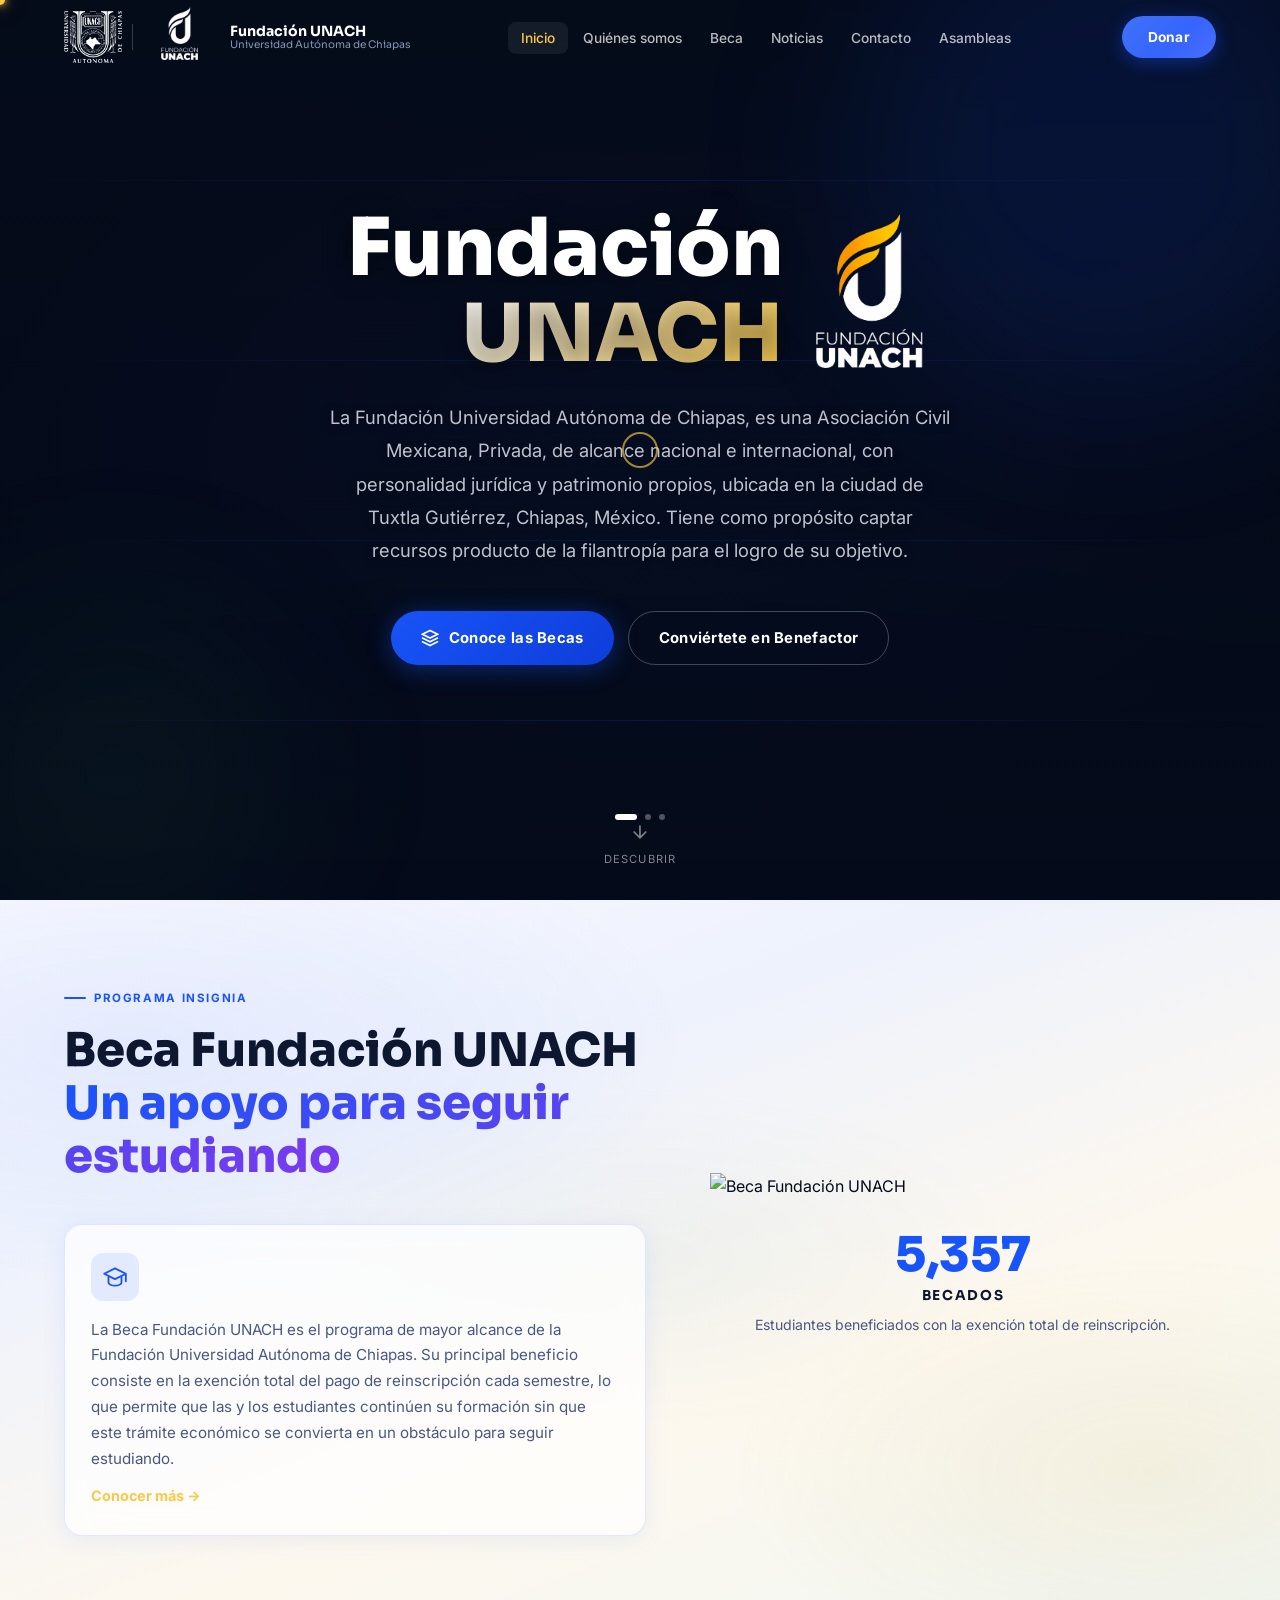
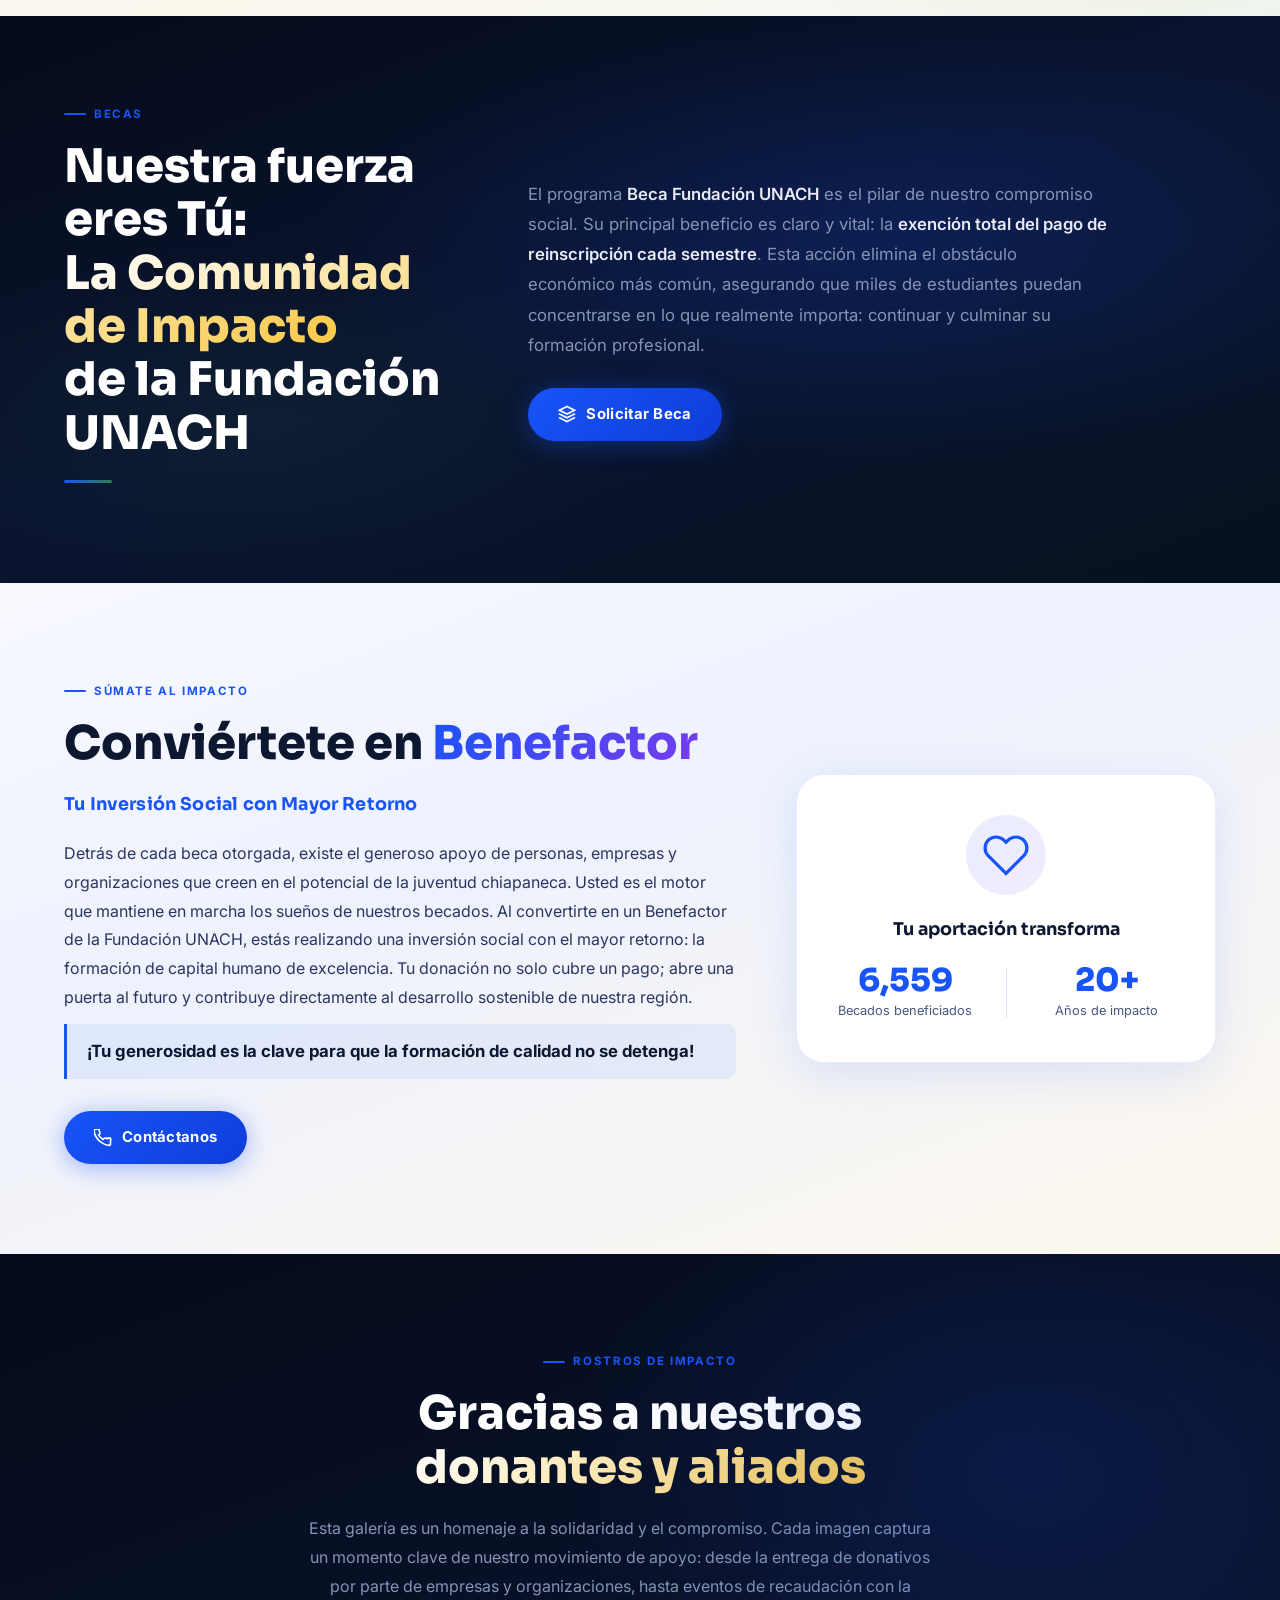
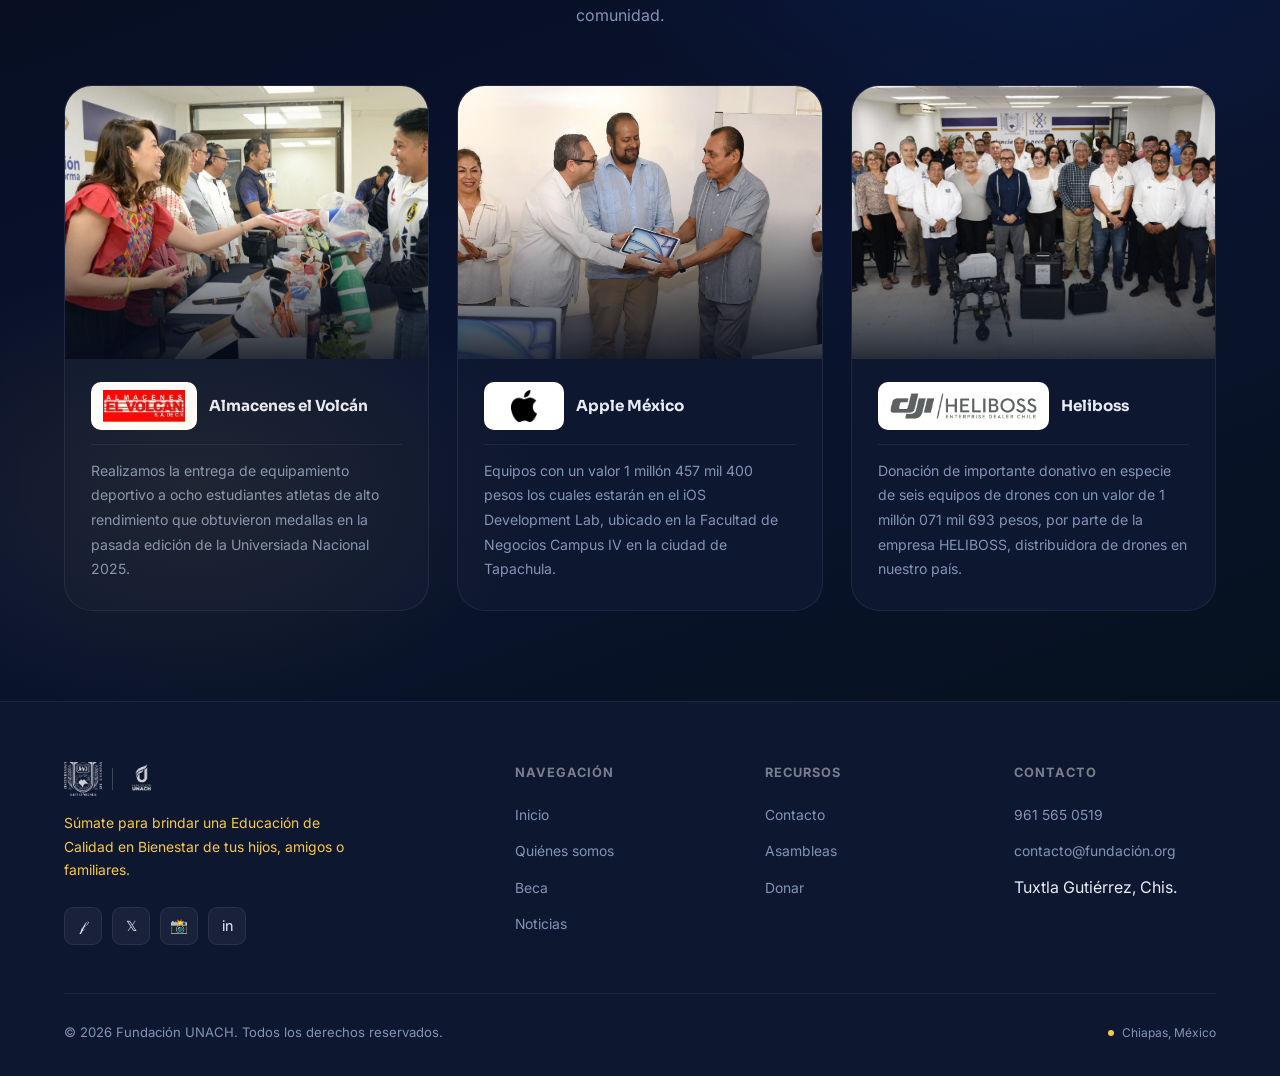
==== commit 1ece2ecd: "Disable Benefactor button and remove arrow" ====
--- a/index.html
+++ b/index.html
@@ -327,7 +327,7 @@
             <svg width="18" height="18" fill="none" stroke="currentColor" stroke-width="2.2" stroke-linecap="round" viewBox="0 0 24 24"><path d="M12 2L2 7l10 5 10-5-10-5z"/><path d="M2 17l10 5 10-5"/><path d="M2 12l10 5 10-5"/></svg>
             Conoce las Becas
           </a>
-          <a href="benefactores.html" class="btn btn-outline">Conviértete en Benefactor →</a>
+          <a href="#" class="btn btn-outline">Conviértete en Benefactor</a>
         </div>
         </div>
     </div>
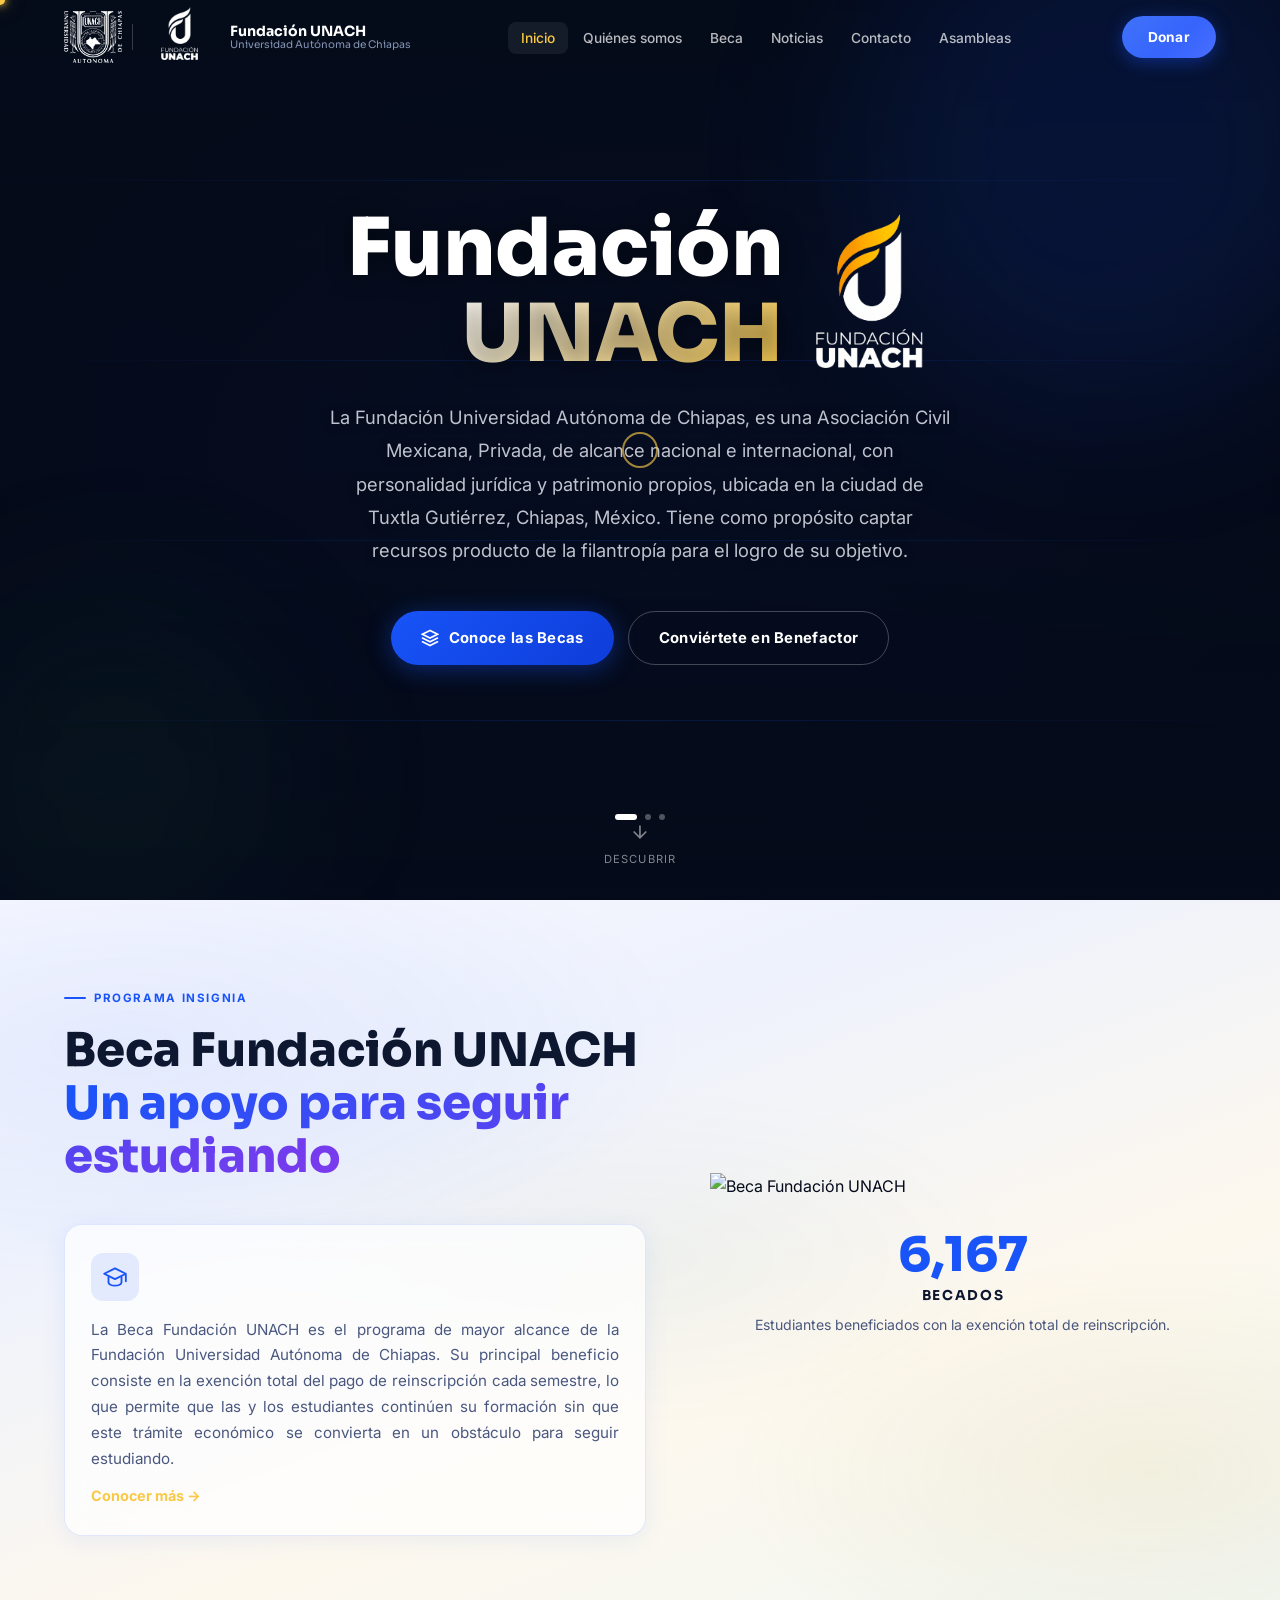
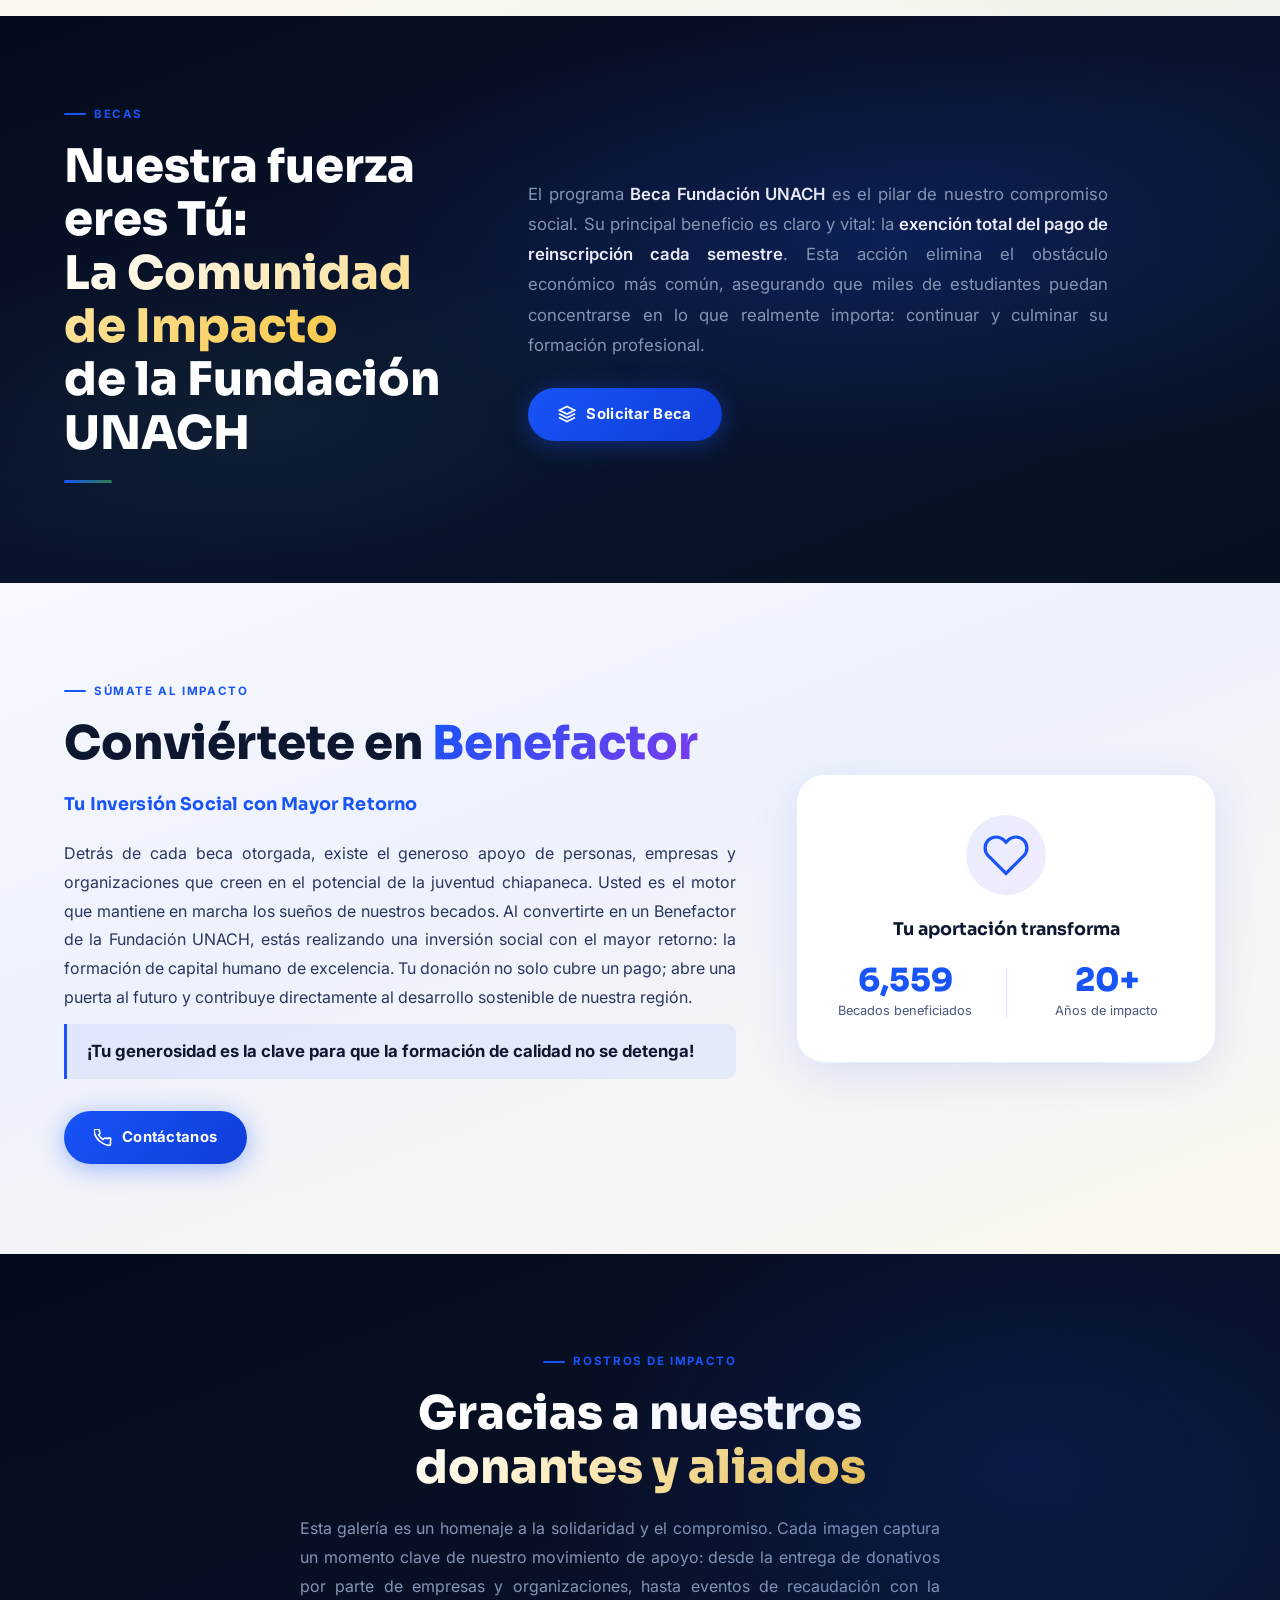
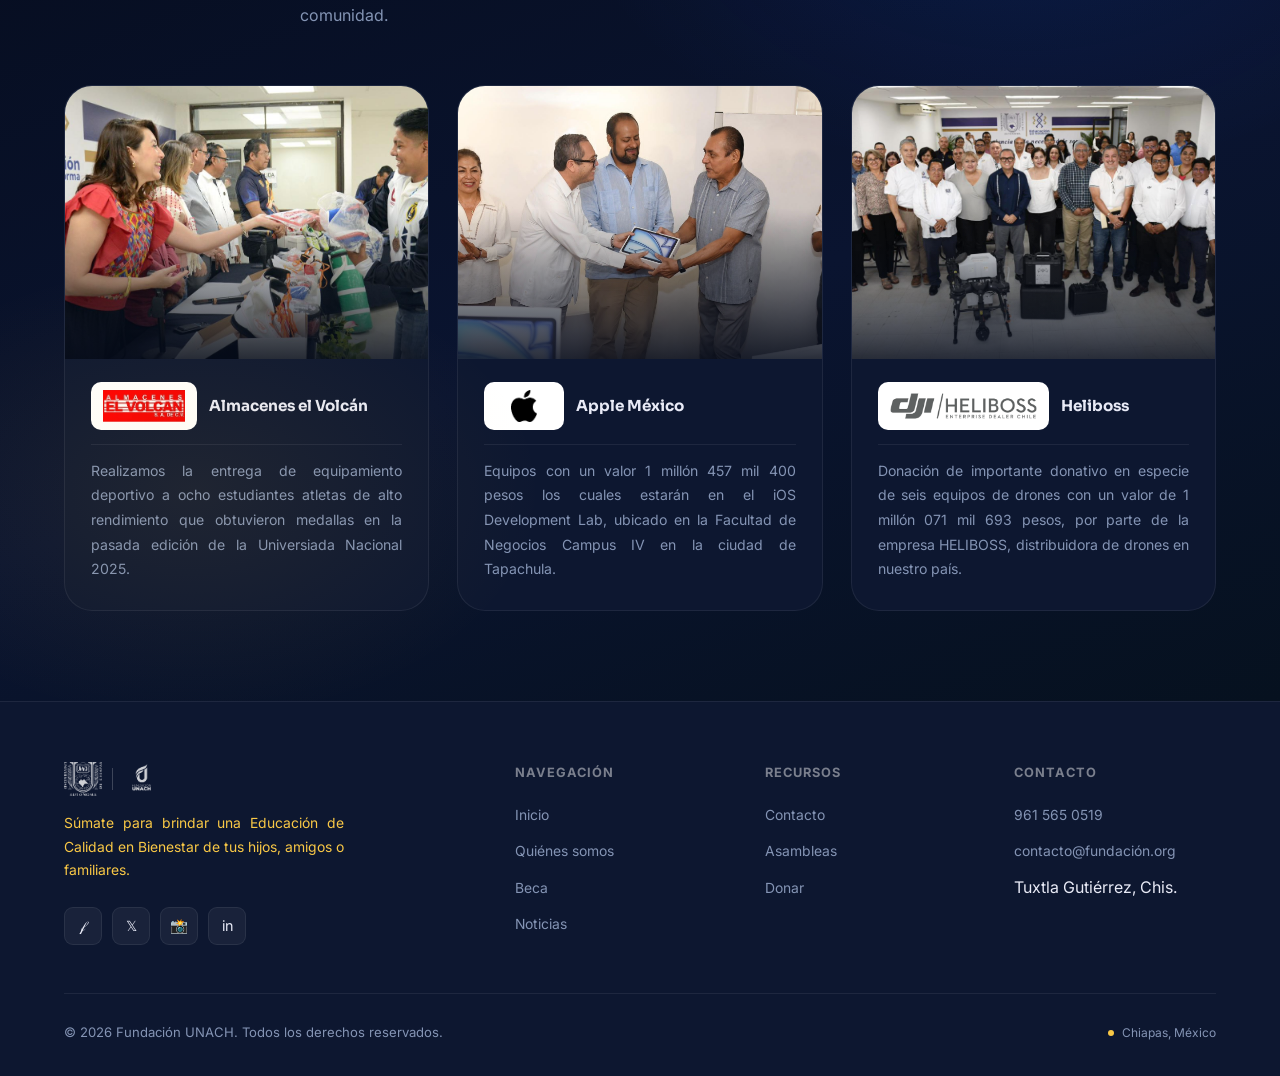
==== commit 3ecede2a: "Add noticias.html and sync all updated files" ====
--- a/index.html
+++ b/index.html
@@ -3,6 +3,7 @@
 <head>
   <meta charset="UTF-8" />
   <meta name="viewport" content="width=device-width, initial-scale=1.0" />
+  <link rel="icon" type="image/png" href="img/ico.png" />
   <meta name="description" content="Fundación UNACH – Asociación Civil Mexicana que capta recursos para becas estudiantiles de la Universidad Autónoma de Chiapas." />
   <title>Inicio – Fundación UNACH</title>
   <link rel="preconnect" href="https://fonts.googleapis.com" />
@@ -270,7 +271,7 @@
           <li><a href="index.html" class="active">Inicio</a></li>
           <li><a href="quienes-somos.html">Quiénes somos</a></li>
           <li><a href="beca.html">Beca</a></li>
-          <li><a href="#">Noticias</a></li>
+          <li><a href="noticias.html">Noticias</a></li>
           <li><a href="contacto.html">Contacto</a></li>
           <li><a href="asambleas.html">Asambleas</a></li>
         </ul>
@@ -290,7 +291,7 @@
     <a href="index.html"           onclick="closeMob()">Inicio</a>
     <a href="quienes-somos.html"   onclick="closeMob()">Quiénes somos</a>
     <a href="beca.html"            onclick="closeMob()">Beca</a>
-    <a href="#"         onclick="closeMob()">Noticias</a>
+    <a href="noticias.html" onclick="closeMob()">Noticias</a>
     <a href="contacto.html"        onclick="closeMob()">Contacto</a>
     <a href="asambleas.html"       onclick="closeMob()">Asambleas</a>
     <a href="donar.html" class="nav-mobile-donar" onclick="closeMob()">Donar</a>
@@ -524,7 +525,7 @@
             <li><a href="index.html">Inicio</a></li>
             <li><a href="quienes-somos.html">Quiénes somos</a></li>
             <li><a href="beca.html">Beca</a></li>
-            <li><a href="#">Noticias</a></li>
+            <li><a href="noticias.html">Noticias</a></li>
           </ul>
         </div>
         <div class="footer-col">
--- a/styles.css
+++ b/styles.css
@@ -43,6 +43,7 @@
 
 img { max-width: 100%; display: block; }
 a   { color: inherit; text-decoration: none; }
+p   { text-align: justify; }
 
 ::-webkit-scrollbar { width: 5px; }
 ::-webkit-scrollbar-track { background: var(--clr-bg); }
@@ -134,6 +135,16 @@
     radial-gradient(ellipse 50% 50% at 20% 70%, rgba(46,125,82,.10) 0%, transparent 60%);
   pointer-events: none;
 }
+
+/* Page hero entrance animations */
+@keyframes fadeSlideUp {
+  from { opacity: 0; transform: translateY(28px); }
+  to   { opacity: 1; transform: none; }
+}
+.page-hero .section-tag         { animation: fadeSlideUp .8s var(--ease-out) .15s both; }
+.page-hero .section-title       { animation: fadeSlideUp .9s var(--ease-out) .30s both; }
+.page-hero .section-lead        { animation: fadeSlideUp .9s var(--ease-out) .45s both; }
+.page-hero > .container > p     { animation: fadeSlideUp .9s var(--ease-out) .45s both; }
 
 /* Reveal animation */
 .reveal { opacity: 0; transform: translateY(32px); transition: opacity .7s var(--ease-out), transform .7s var(--ease-out); }
